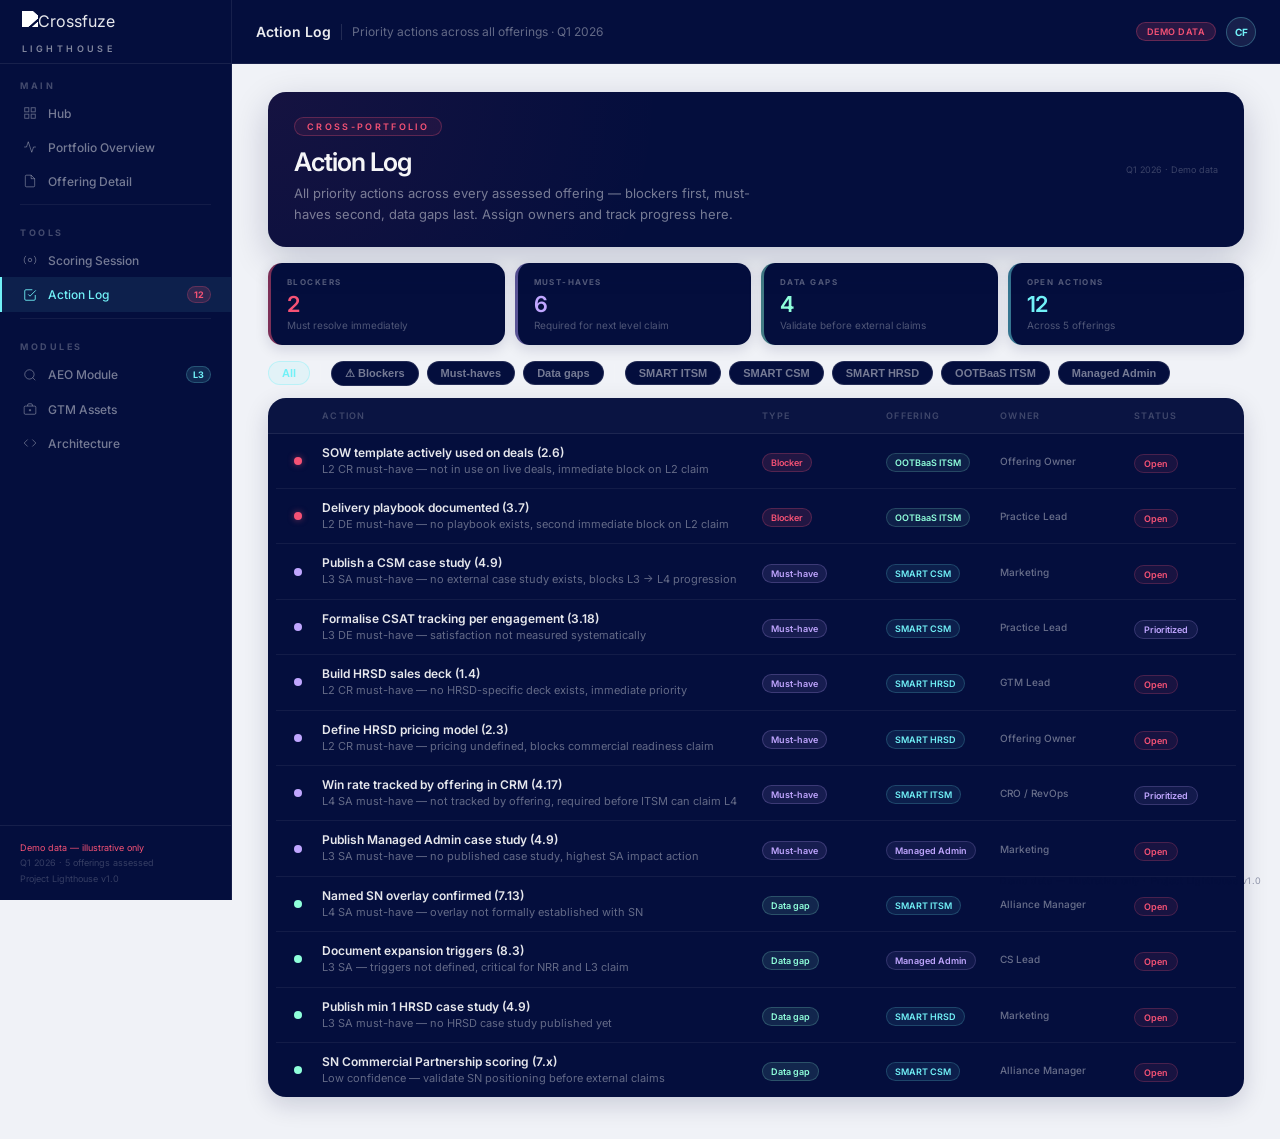
==== action.html @ 48d7b431 "Create action.html" ====
<!DOCTYPE html>
<html lang="en" style="background:#F0F2F7">
<head>
<meta charset="UTF-8"/>
<meta name="viewport" content="width=device-width, initial-scale=1.0"/>
<title>Action Log | Project Lighthouse | Crossfuze</title>
<link href="https://fonts.googleapis.com/css2?family=Inter:wght@400;500;600;700&display=swap" rel="stylesheet"/>
<style>
:root{--navy:#040E3D;--teal:#71F1F7;--green:#8FFFDB;--red:#F65275;--lav:#C0A6FF;--util:#2CB0CD;--main-bg:#F0F2F7;--sidebar-w:232px;--topbar-h:64px;}
*,*::before,*::after{box-sizing:border-box;margin:0;padding:0;}
html,body{background:var(--main-bg)!important;color:rgba(255,255,255,0.9);font-family:'Inter',ui-sans-serif,system-ui,sans-serif;min-height:100vh;}
@keyframes fadeIn{from{opacity:0;transform:translateY(8px)}to{opacity:1;transform:translateY(0)}}
.fade-in{animation:fadeIn 0.3s ease forwards;}

/* TOPBAR */
#topbar{position:fixed;top:0;left:0;right:0;height:var(--topbar-h);background:var(--navy);border-bottom:1px solid rgba(255,255,255,0.08);display:flex;align-items:center;z-index:200;padding-right:24px;}
#topbar-brand{width:var(--sidebar-w);flex-shrink:0;display:flex;flex-direction:column;align-items:flex-start;justify-content:center;gap:3px;padding:0 22px;border-right:1px solid rgba(255,255,255,0.08);height:100%;}
#topbar-brand img{height:30px;filter:brightness(0) invert(1);display:block;}
#topbar-brand .lh-label{font-size:9px;font-weight:600;letter-spacing:0.38em;text-transform:uppercase;color:rgba(255,255,255,0.50);line-height:1;}
#topbar-center{flex:1;display:flex;align-items:center;gap:10px;padding:0 24px;}
#topbar-page-title{font-size:14px;font-weight:600;color:rgba(255,255,255,0.92);}
.tb-sep{width:1px;height:16px;background:rgba(255,255,255,0.12);}
#topbar-page-sub{font-size:12px;color:rgba(255,255,255,0.38);}
#topbar-right{display:flex;align-items:center;gap:10px;}
.demo-badge{font-size:9px;font-weight:600;padding:3px 10px;border-radius:999px;background:rgba(246,82,117,0.15);color:var(--red);border:1px solid rgba(246,82,117,0.30);letter-spacing:0.05em;text-transform:uppercase;}
.topbar-avatar{width:30px;height:30px;border-radius:50%;background:rgba(255,255,255,0.08);border:1px solid rgba(113,241,247,0.28);display:flex;align-items:center;justify-content:center;font-size:10px;font-weight:700;color:var(--teal);cursor:pointer;}

/* SIDEBAR */
#sidebar{position:fixed;top:var(--topbar-h);left:0;bottom:0;width:var(--sidebar-w);background:var(--navy);border-right:1px solid rgba(255,255,255,0.07);display:flex;flex-direction:column;z-index:100;overflow-y:auto;}
#sidebar::-webkit-scrollbar{width:3px;}
#sidebar::-webkit-scrollbar-thumb{background:rgba(113,241,247,0.15);border-radius:2px;}
.nav-section{font-size:9px;font-weight:700;letter-spacing:0.28em;text-transform:uppercase;color:rgba(255,255,255,0.25);padding:16px 20px 5px;}
.nav-item{display:flex;align-items:center;gap:10px;padding:9px 20px;cursor:pointer;border-left:2px solid transparent;color:rgba(255,255,255,0.45);transition:all 0.15s;text-decoration:none;font-size:12px;font-weight:500;}
.nav-item:hover{background:rgba(255,255,255,0.04);color:rgba(255,255,255,0.80);border-left-color:rgba(113,241,247,0.25);}
.nav-item.active{background:rgba(113,241,247,0.08);color:var(--teal);border-left-color:var(--teal);}
.nav-item.active .nav-icon svg{stroke:var(--teal);}
.nav-item:hover .nav-icon svg{stroke:rgba(255,255,255,0.75);}
.nav-icon{width:16px;height:16px;display:flex;align-items:center;justify-content:center;flex-shrink:0;}
.nav-icon svg{width:14px;height:14px;stroke:rgba(255,255,255,0.38);stroke-width:1.5;fill:none;transition:stroke 0.15s;}
.nav-label{white-space:nowrap;}
.nav-badge{margin-left:auto;font-size:9px;font-weight:700;padding:2px 6px;border-radius:999px;}
.nav-badge.warn{background:rgba(246,82,117,0.15);color:var(--red);border:1px solid rgba(246,82,117,0.25);}
.nav-badge.ok{background:rgba(113,241,247,0.12);color:var(--teal);border:1px solid rgba(113,241,247,0.22);}
.nav-divider{height:1px;background:rgba(255,255,255,0.06);margin:6px 20px;}
.nav-footer{margin-top:auto;padding:14px 20px;border-top:1px solid rgba(255,255,255,0.07);font-size:9px;color:rgba(255,255,255,0.20);line-height:1.7;}
.nav-footer span{color:var(--red);}

/* MAIN */
#main{margin-top:var(--topbar-h);margin-left:var(--sidebar-w);min-height:calc(100vh - var(--topbar-h));padding:28px 36px;background:var(--main-bg);display:flex;flex-direction:column;align-items:center;}

/* SHARED */
.card{border-radius:18px;background:var(--navy);box-shadow:0 8px 24px rgba(4,14,61,0.16);padding:20px 24px;margin-bottom:14px;}
.card-title{font-size:9px;font-weight:700;letter-spacing:0.22em;text-transform:uppercase;color:rgba(255,255,255,0.26);margin-bottom:14px;}
.section-label{font-size:9px;font-weight:700;letter-spacing:0.24em;text-transform:uppercase;color:rgba(4,14,61,0.65);margin-bottom:8px;margin-top:6px;}

/* HERO */
.hero-card{border-radius:18px;background:var(--navy);box-shadow:0 12px 36px rgba(4,14,61,0.20);padding:22px 26px;margin-bottom:16px;position:relative;overflow:hidden;}
.hero-card::before{content:'';position:absolute;top:0;left:0;right:0;bottom:0;background:radial-gradient(circle at top left,rgba(246,82,117,0.07),transparent 40%);pointer-events:none;}
.hero-badge{display:inline-flex;border-radius:999px;border:1px solid rgba(246,82,117,0.28);background:rgba(246,82,117,0.08);padding:3px 12px;font-size:9px;font-weight:600;letter-spacing:0.26em;text-transform:uppercase;color:var(--red);margin-bottom:10px;}

/* KPI STRIP */
.kpi-grid{display:grid;grid-template-columns:repeat(4,1fr);gap:10px;margin-bottom:16px;}
.kpi-box{border-radius:14px;background:var(--navy);box-shadow:0 4px 14px rgba(4,14,61,0.14);padding:14px 16px;min-height:80px;display:flex;flex-direction:column;border-left:3px solid transparent;}
.kpi-label{font-size:8px;font-weight:700;letter-spacing:0.18em;text-transform:uppercase;color:rgba(255,255,255,0.32);margin-bottom:6px;}
.kpi-value{font-size:22px;font-weight:600;letter-spacing:-0.04em;line-height:1;}
.kpi-sub{margin-top:auto;padding-top:4px;font-size:10px;color:rgba(255,255,255,0.30);}

/* FILTER BAR */
.filter-row{display:flex;align-items:center;gap:8px;margin-bottom:12px;flex-wrap:wrap;}
.filter-btn{font-size:11px;font-weight:600;padding:5px 13px;border-radius:999px;border:1px solid rgba(255,255,255,0.12);background:var(--navy);color:rgba(255,255,255,0.45);cursor:pointer;transition:all 0.15s;}
.filter-btn:hover{border-color:rgba(113,241,247,0.28);color:rgba(255,255,255,0.80);}
.filter-btn.active{background:rgba(113,241,247,0.10);border-color:rgba(113,241,247,0.35);color:var(--teal);}
.filter-btn.f-red.active{background:rgba(246,82,117,0.10);border-color:rgba(246,82,117,0.35);color:var(--red);}
.filter-btn.f-lav.active{background:rgba(192,166,255,0.10);border-color:rgba(192,166,255,0.30);color:var(--lav);}
.filter-btn.f-green.active{background:rgba(143,255,219,0.10);border-color:rgba(143,255,219,0.28);color:var(--green);}
.filter-sep{width:1px;height:18px;background:rgba(255,255,255,0.08);margin:0 2px;}

/* ACTION ROWS */
.action-table{width:100%;}
.action-thead{display:grid;grid-template-columns:20px 1fr 110px 100px 120px 90px;align-items:center;gap:14px;padding:0 0 8px;border-bottom:1px solid rgba(255,255,255,0.08);margin-bottom:2px;}
.ath{font-size:9px;font-weight:600;letter-spacing:0.14em;text-transform:uppercase;color:rgba(255,255,255,0.22);}
.action-row{display:grid;grid-template-columns:20px 1fr 110px 100px 120px 90px;align-items:center;gap:14px;padding:11px 0;border-bottom:1px solid rgba(255,255,255,0.06);transition:background 0.12s;}
.action-row:last-child{border-bottom:none;}
.action-row:hover{background:rgba(255,255,255,0.025);border-radius:8px;padding-left:6px;padding-right:6px;margin:0 -6px;}

/* Priority dot */
.p-dot{width:8px;height:8px;border-radius:50%;flex-shrink:0;margin:0 auto;}
.p-blocked{background:var(--red);box-shadow:0 0 6px rgba(246,82,117,0.50);}
.p-must{background:var(--lav);}
.p-gap{background:var(--green);}

/* Action content */
.a-title{font-size:12px;font-weight:600;color:rgba(255,255,255,0.90);margin-bottom:2px;}
.a-desc{font-size:11px;color:rgba(255,255,255,0.38);line-height:1.4;}

/* Tags */
.a-tag{font-size:9px;font-weight:600;padding:3px 8px;border-radius:999px;white-space:nowrap;display:inline-block;}
.tag-blocked{background:rgba(246,82,117,0.12);color:var(--red);border:1px solid rgba(246,82,117,0.24);}
.tag-must{background:rgba(192,166,255,0.10);color:var(--lav);border:1px solid rgba(192,166,255,0.22);}
.tag-gap{background:rgba(143,255,219,0.10);color:var(--green);border:1px solid rgba(143,255,219,0.20);}

/* Offering badge */
.o-badge{font-size:9px;font-weight:600;padding:3px 8px;border-radius:999px;white-space:nowrap;display:inline-block;}
.ob-smart{background:rgba(113,241,247,0.08);color:var(--teal);border:1px solid rgba(113,241,247,0.18);}
.ob-ootb{background:rgba(143,255,219,0.08);color:var(--green);border:1px solid rgba(143,255,219,0.18);}
.ob-managed{background:rgba(192,166,255,0.08);color:var(--lav);border:1px solid rgba(192,166,255,0.18);}

/* Owner pill */
.a-owner{font-size:10px;color:rgba(255,255,255,0.40);font-weight:500;}

/* Status toggle */
.a-status{font-size:9px;font-weight:600;padding:3px 9px;border-radius:999px;cursor:pointer;transition:all 0.15s;border:1px solid rgba(255,255,255,0.12);color:rgba(255,255,255,0.40);background:rgba(255,255,255,0.04);white-space:nowrap;}
.a-status:hover{border-color:rgba(113,241,247,0.28);color:rgba(255,255,255,0.75);}
.a-status.open{color:var(--red);background:rgba(246,82,117,0.08);border-color:rgba(246,82,117,0.22);}
.a-status.in-progress{color:var(--lav);background:rgba(192,166,255,0.08);border-color:rgba(192,166,255,0.20);}
.a-status.done{color:var(--green);background:rgba(143,255,219,0.08);border-color:rgba(143,255,219,0.18);}

/* Empty state */
.empty-state{padding:48px 24px;text-align:center;}
.empty-state h3{font-size:15px;font-weight:600;color:rgba(255,255,255,0.50);margin-bottom:6px;}
.empty-state p{font-size:12px;color:rgba(255,255,255,0.28);}

.demo-watermark{position:fixed;bottom:14px;right:18px;font-size:9px;color:rgba(4,14,61,0.40);letter-spacing:0.06em;pointer-events:none;z-index:999;}
</style>
</head>
<body>

<header id="topbar">
  <div id="topbar-brand">
    <img src="https://cdn.prod.website-files.com/66f7a9d0051c2479948b2667/6930bea01a665531afb73e42_Crossfuze%20Logo_Cool%20Navy%20Gradient-p-500.png" alt="Crossfuze"/>
    <span class="lh-label">Lighthouse</span>
  </div>
  <div id="topbar-center">
    <span id="topbar-page-title">Action Log</span>
    <div class="tb-sep"></div>
    <span id="topbar-page-sub">Priority actions across all offerings · Q1 2026</span>
  </div>
  <div id="topbar-right">
    <span class="demo-badge">Demo data</span>
    <div class="topbar-avatar">CF</div>
  </div>
</header>

<nav id="sidebar">
  <div class="nav-section">Main</div>
  <a href="index.html" class="nav-item">
    <span class="nav-icon"><svg viewBox="0 0 24 24"><rect x="3" y="3" width="7" height="7"/><rect x="14" y="3" width="7" height="7"/><rect x="3" y="14" width="7" height="7"/><rect x="14" y="14" width="7" height="7"/></svg></span>
    <span class="nav-label">Hub</span>
  </a>
  <a href="portfolio.html" class="nav-item">
    <span class="nav-icon"><svg viewBox="0 0 24 24"><polyline points="22 12 18 12 15 21 9 3 6 12 2 12"/></svg></span>
    <span class="nav-label">Portfolio Overview</span>
  </a>
  <a href="offering.html" class="nav-item">
    <span class="nav-icon"><svg viewBox="0 0 24 24"><path d="M14 2H6a2 2 0 0 0-2 2v16a2 2 0 0 0 2 2h12a2 2 0 0 0 2-2V8z"/><polyline points="14 2 14 8 20 8"/></svg></span>
    <span class="nav-label">Offering Detail</span>
  </a>
  <div class="nav-divider"></div>
  <div class="nav-section">Tools</div>
  <a href="scoring.html" class="nav-item">
    <span class="nav-icon"><svg viewBox="0 0 24 24"><circle cx="12" cy="12" r="3"/><path d="M19.07 4.93a10 10 0 0 1 0 14.14M4.93 4.93a10 10 0 0 0 0 14.14"/></svg></span>
    <span class="nav-label">Scoring Session</span>
  </a>
  <a href="actions.html" class="nav-item active">
    <span class="nav-icon"><svg viewBox="0 0 24 24"><polyline points="9 11 12 14 22 4"/><path d="M21 12v7a2 2 0 0 1-2 2H5a2 2 0 0 1-2-2V5a2 2 0 0 1 2-2h11"/></svg></span>
    <span class="nav-label">Action Log</span>
    <span class="nav-badge warn" id="open-count-badge">8</span>
  </a>
  <div class="nav-divider"></div>
  <div class="nav-section">Modules</div>
  <a href="https://crossfuze-lighthouse.github.io/ZOOM/aeo.html" target="_blank" class="nav-item">
    <span class="nav-icon"><svg viewBox="0 0 24 24"><circle cx="11" cy="11" r="8"/><line x1="21" y1="21" x2="16.65" y2="16.65"/></svg></span>
    <span class="nav-label">AEO Module</span>
    <span class="nav-badge ok">L3</span>
  </a>
  <a href="gtm-assets.html" class="nav-item">
    <span class="nav-icon"><svg viewBox="0 0 24 24"><rect x="2" y="7" width="20" height="14" rx="2"/><path d="M16 7V5a2 2 0 0 0-2-2h-4a2 2 0 0 0-2 2v2"/><line x1="12" y1="12" x2="12" y2="16"/><line x1="10" y1="14" x2="14" y2="14"/></svg></span>
    <span class="nav-label">GTM Assets</span>
  </a>
  <a href="architecture.html" class="nav-item">
    <span class="nav-icon"><svg viewBox="0 0 24 24"><polyline points="16 18 22 12 16 6"/><polyline points="8 6 2 12 8 18"/></svg></span>
    <span class="nav-label">Architecture</span>
  </a>
  <div class="nav-footer">
    <span>Demo data — illustrative only</span><br>
    Q1 2026 · 5 offerings assessed<br>
    Project Lighthouse v1.0
  </div>
</nav>

<main id="main" class="fade-in">
<div style="width:100%;max-width:1200px;">

  <!-- HERO -->
  <div class="hero-card" style="margin-bottom:16px;">
    <div style="position:relative;z-index:1;display:flex;align-items:center;justify-content:space-between;gap:24px;">
      <div>
        <div class="hero-badge">Cross-portfolio</div>
        <h1 style="font-size:1.6rem;font-weight:600;letter-spacing:-0.04em;color:rgba(255,255,255,0.96);margin-bottom:6px;">Action Log</h1>
        <p style="font-size:13px;color:rgba(255,255,255,0.45);max-width:480px;line-height:1.6;">All priority actions across every assessed offering — blockers first, must-haves second, data gaps last. Assign owners and track progress here.</p>
      </div>
      <div style="font-size:9px;color:rgba(255,255,255,0.22);text-align:right;flex-shrink:0;">Q1 2026 · Demo data</div>
    </div>
  </div>

  <!-- KPI STRIP -->
  <div class="kpi-grid">
    <div class="kpi-box" style="border-left-color:rgba(246,82,117,0.50);">
      <div class="kpi-label">Blockers</div>
      <div class="kpi-value" style="color:#F65275" id="kpi-blocked">2</div>
      <div class="kpi-sub">Must resolve immediately</div>
    </div>
    <div class="kpi-box" style="border-left-color:rgba(192,166,255,0.45);">
      <div class="kpi-label">Must-haves</div>
      <div class="kpi-value" style="color:#C0A6FF" id="kpi-must">5</div>
      <div class="kpi-sub">Required for next level claim</div>
    </div>
    <div class="kpi-box" style="border-left-color:rgba(143,255,219,0.45);">
      <div class="kpi-label">Data gaps</div>
      <div class="kpi-value" style="color:#8FFFDB" id="kpi-gap">4</div>
      <div class="kpi-sub">Validate before external claims</div>
    </div>
    <div class="kpi-box" style="border-left-color:rgba(113,241,247,0.45);">
      <div class="kpi-label">Open actions</div>
      <div class="kpi-value" style="color:#71F1F7" id="kpi-open">8</div>
      <div class="kpi-sub">Across 5 offerings</div>
    </div>
  </div>

  <!-- FILTERS -->
  <div class="filter-row">
    <button class="filter-btn active" onclick="applyFilter('all',this)">All</button>
    <div class="filter-sep"></div>
    <button class="filter-btn f-red" onclick="applyFilter('blocked',this)">⚠ Blockers</button>
    <button class="filter-btn f-lav" onclick="applyFilter('must',this)">Must-haves</button>
    <button class="filter-btn f-green" onclick="applyFilter('gap',this)">Data gaps</button>
    <div class="filter-sep"></div>
    <button class="filter-btn" onclick="applyFilter('smart-itsm',this)">SMART ITSM</button>
    <button class="filter-btn" onclick="applyFilter('smart-csm',this)">SMART CSM</button>
    <button class="filter-btn" onclick="applyFilter('smart-hrsd',this)">SMART HRSD</button>
    <button class="filter-btn" onclick="applyFilter('ootbaas-itsm',this)">OOTBaaS ITSM</button>
    <button class="filter-btn" onclick="applyFilter('managed-admin',this)">Managed Admin</button>
  </div>

  <!-- ACTION TABLE -->
  <div class="card" style="padding:0;overflow:hidden;">
    <div style="display:grid;grid-template-columns:20px 1fr 110px 100px 120px 90px;gap:14px;padding:12px 20px;border-bottom:1px solid rgba(255,255,255,0.08);background:rgba(255,255,255,0.025);">
      <div></div>
      <div style="font-size:9px;font-weight:600;letter-spacing:0.14em;text-transform:uppercase;color:rgba(255,255,255,0.22);">Action</div>
      <div style="font-size:9px;font-weight:600;letter-spacing:0.14em;text-transform:uppercase;color:rgba(255,255,255,0.22);">Type</div>
      <div style="font-size:9px;font-weight:600;letter-spacing:0.14em;text-transform:uppercase;color:rgba(255,255,255,0.22);">Offering</div>
      <div style="font-size:9px;font-weight:600;letter-spacing:0.14em;text-transform:uppercase;color:rgba(255,255,255,0.22);">Owner</div>
      <div style="font-size:9px;font-weight:600;letter-spacing:0.14em;text-transform:uppercase;color:rgba(255,255,255,0.22);">Status</div>
    </div>
    <div id="action-list" style="padding:0 8px;"></div>
  </div>

</div>
</main>

<div class="demo-watermark">Demo data — illustrative only · Project Lighthouse v1.0</div>

<script>
// Priority: blocked > must > gap
// Status: open | in-progress | done
const ACTIONS = [
  {id:1, priority:'blocked', title:'SOW template actively used on deals (2.6)', desc:'L2 CR must-have — not in use on live deals, immediate block on L2 claim', offering:'OOTBaaS ITSM', offeringKey:'ootbaas-itsm', offeringClass:'ob-ootb', owner:'Offering Owner', status:'open'},
  {id:2, priority:'blocked', title:'Delivery playbook documented (3.7)',       desc:'L2 DE must-have — no playbook exists, second immediate block on L2 claim', offering:'OOTBaaS ITSM', offeringKey:'ootbaas-itsm', offeringClass:'ob-ootb', owner:'Practice Lead',  status:'open'},
  {id:3, priority:'must',    title:'Publish a CSM case study (4.9)',            desc:'L3 SA must-have — no external case study exists, blocks L3 → L4 progression', offering:'SMART CSM',    offeringKey:'smart-csm',    offeringClass:'ob-smart', owner:'Marketing',      status:'open'},
  {id:4, priority:'must',    title:'Formalise CSAT tracking per engagement (3.18)', desc:'L3 DE must-have — satisfaction not measured systematically', offering:'SMART CSM', offeringKey:'smart-csm', offeringClass:'ob-smart', owner:'Practice Lead', status:'in-progress'},
  {id:5, priority:'must',    title:'Build HRSD sales deck (1.4)',               desc:'L2 CR must-have — no HRSD-specific deck exists, immediate priority', offering:'SMART HRSD',   offeringKey:'smart-hrsd',   offeringClass:'ob-smart', owner:'GTM Lead',       status:'open'},
  {id:6, priority:'must',    title:'Define HRSD pricing model (2.3)',           desc:'L2 CR must-have — pricing undefined, blocks commercial readiness claim', offering:'SMART HRSD', offeringKey:'smart-hrsd', offeringClass:'ob-smart', owner:'Offering Owner', status:'open'},
  {id:7, priority:'must',    title:'Win rate tracked by offering in CRM (4.17)', desc:'L4 SA must-have — not tracked by offering, required before ITSM can claim L4', offering:'SMART ITSM', offeringKey:'smart-itsm', offeringClass:'ob-smart', owner:'CRO / RevOps', status:'in-progress'},
  {id:8, priority:'must',    title:'Publish Managed Admin case study (4.9)',    desc:'L3 SA must-have — no published case study, highest SA impact action', offering:'Managed Admin', offeringKey:'managed-admin', offeringClass:'ob-managed', owner:'Marketing', status:'open'},
  {id:9, priority:'gap',     title:'Named SN overlay confirmed (7.13)',         desc:'L4 SA must-have — overlay not formally established with SN', offering:'SMART ITSM',  offeringKey:'smart-itsm',  offeringClass:'ob-smart',   owner:'Alliance Manager', status:'open'},
  {id:10,priority:'gap',     title:'Document expansion triggers (8.3)',         desc:'L3 SA — triggers not defined, critical for NRR and L3 claim', offering:'Managed Admin', offeringKey:'managed-admin', offeringClass:'ob-managed', owner:'CS Lead', status:'open'},
  {id:11,priority:'gap',     title:'Publish min 1 HRSD case study (4.9)',       desc:'L3 SA must-have — no HRSD case study published yet', offering:'SMART HRSD',  offeringKey:'smart-hrsd',  offeringClass:'ob-smart',   owner:'Marketing',        status:'open'},
  {id:12,priority:'gap',     title:'SN Commercial Partnership scoring (7.x)',   desc:'Low confidence — validate SN positioning before external claims', offering:'SMART CSM', offeringKey:'smart-csm', offeringClass:'ob-smart', owner:'Alliance Manager', status:'open'},
];

const PRIORITY_CONF = {
  blocked: {dotClass:'p-blocked', tagClass:'tag-blocked', label:'Blocker'},
  must:    {dotClass:'p-must',    tagClass:'tag-must',    label:'Must-have'},
  gap:     {dotClass:'p-gap',     tagClass:'tag-gap',     label:'Data gap'},
};

const STATUS_CYCLES = {open:'in-progress', 'in-progress':'done', done:'open'};
const STATUS_LABELS = {open:'Open', 'in-progress':'Prioritized', done:'Done'};

let currentFilter = 'all';
let actionData = ACTIONS.map(a => ({...a}));

function statusClass(s){ return s === 'open' ? 'open' : s === 'in-progress' ? 'in-progress' : 'done'; }

function renderActions() {
  const filtered = actionData.filter(a => {
    if(currentFilter === 'all') return true;
    if(currentFilter === 'blocked') return a.priority === 'blocked';
    if(currentFilter === 'must')    return a.priority === 'must';
    if(currentFilter === 'gap')     return a.priority === 'gap';
    return a.offeringKey === currentFilter;
  });

  if(filtered.length === 0){
    document.getElementById('action-list').innerHTML = `
      <div class="empty-state">
        <h3>No actions match this filter</h3>
        <p>Try a different offering or priority filter</p>
      </div>`;
    return;
  }

  const html = filtered.map(a => {
    const pc = PRIORITY_CONF[a.priority];
    const sc = statusClass(a.status);
    return `<div class="action-row" style="padding:11px 12px;" id="arow-${a.id}">
      <div style="display:flex;justify-content:center;"><div class="p-dot ${pc.dotClass}"></div></div>
      <div>
        <div class="a-title">${a.title}</div>
        <div class="a-desc">${a.desc}</div>
      </div>
      <div><span class="a-tag ${pc.tagClass}">${pc.label}</span></div>
      <div><span class="o-badge ${a.offeringClass}">${a.offering}</span></div>
      <div class="a-owner">${a.owner}</div>
      <div><span class="a-status ${sc}" onclick="cycleStatus(${a.id})">${STATUS_LABELS[a.status]}</span></div>
    </div>`;
  }).join('');

  document.getElementById('action-list').innerHTML = html;
  updateKPIs();
}

function cycleStatus(id) {
  const action = actionData.find(a => a.id === id);
  if(!action) return;
  action.status = STATUS_CYCLES[action.status];
  renderActions();
}

function applyFilter(filter, btn) {
  currentFilter = filter;
  document.querySelectorAll('.filter-btn').forEach(b => b.classList.remove('active'));
  btn.classList.add('active');
  renderActions();
}

function updateKPIs() {
  const open = actionData.filter(a => a.status !== 'done');
  document.getElementById('kpi-blocked').textContent = actionData.filter(a => a.priority === 'blocked' && a.status !== 'done').length;
  document.getElementById('kpi-must').textContent    = actionData.filter(a => a.priority === 'must'    && a.status !== 'done').length;
  document.getElementById('kpi-gap').textContent     = actionData.filter(a => a.priority === 'gap'     && a.status !== 'done').length;
  document.getElementById('kpi-open').textContent    = open.length;
  document.getElementById('open-count-badge').textContent = open.length;
}

renderActions();
</script>
</body>
</html>
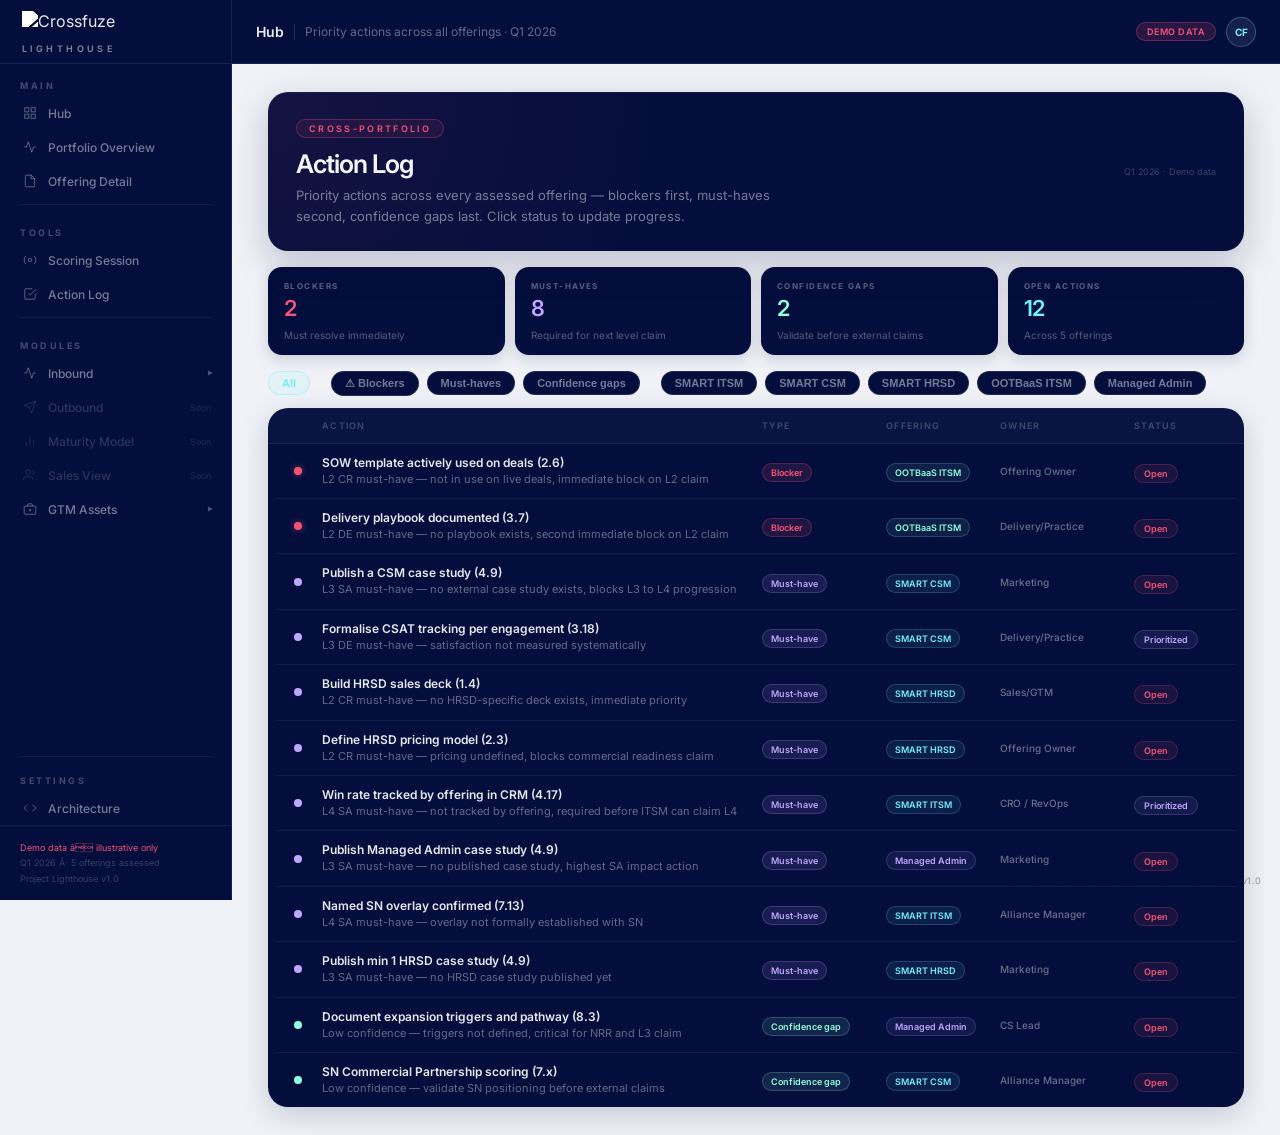
==== commit f224ae55: "Update action.html" ====
--- a/action.html
+++ b/action.html
@@ -7,66 +7,174 @@
 <title>Action Log | Project Lighthouse | Crossfuze</title>
 <link href="https://fonts.googleapis.com/css2?family=Inter:wght@400;500;600;700&display=swap" rel="stylesheet"/>
 <style>
-:root{--navy:#040E3D;--teal:#71F1F7;--green:#8FFFDB;--red:#F65275;--lav:#C0A6FF;--util:#2CB0CD;--main-bg:#F0F2F7;--sidebar-w:232px;--topbar-h:64px;}
-*,*::before,*::after{box-sizing:border-box;margin:0;padding:0;}
-html,body{background:var(--main-bg)!important;color:rgba(255,255,255,0.9);font-family:'Inter',ui-sans-serif,system-ui,sans-serif;min-height:100vh;}
-@keyframes fadeIn{from{opacity:0;transform:translateY(8px)}to{opacity:1;transform:translateY(0)}}
-.fade-in{animation:fadeIn 0.3s ease forwards;}
+:root {
+  --navy:    #040E3D;
+  --navy-2:  #071530;
+  --teal:    #71F1F7;
+  --green:   #8FFFDB;
+  --red:     #F65275;
+  --lav:     #C0A6FF;
+  --util:    #2CB0CD;
+  --main-bg: #F0F2F7;
+  --sidebar-w: 232px;
+  --topbar-h: 64px;
+}
+*, *::before, *::after { box-sizing: border-box; margin: 0; padding: 0; }
+html, body {
+  background: var(--main-bg) !important;
+  color: rgba(255,255,255,0.9);
+  font-family: 'Inter', ui-sans-serif, system-ui, sans-serif;
+  min-height: 100vh;
+}
+@keyframes fadeIn { from{opacity:0;transform:translateY(8px)} to{opacity:1;transform:translateY(0)} }
+.fade-in { animation: fadeIn 0.3s ease forwards; }
 
 /* TOPBAR */
-#topbar{position:fixed;top:0;left:0;right:0;height:var(--topbar-h);background:var(--navy);border-bottom:1px solid rgba(255,255,255,0.08);display:flex;align-items:center;z-index:200;padding-right:24px;}
-#topbar-brand{width:var(--sidebar-w);flex-shrink:0;display:flex;flex-direction:column;align-items:flex-start;justify-content:center;gap:3px;padding:0 22px;border-right:1px solid rgba(255,255,255,0.08);height:100%;}
-#topbar-brand img{height:30px;filter:brightness(0) invert(1);display:block;}
-#topbar-brand .lh-label{font-size:9px;font-weight:600;letter-spacing:0.38em;text-transform:uppercase;color:rgba(255,255,255,0.50);line-height:1;}
-#topbar-center{flex:1;display:flex;align-items:center;gap:10px;padding:0 24px;}
-#topbar-page-title{font-size:14px;font-weight:600;color:rgba(255,255,255,0.92);}
-.tb-sep{width:1px;height:16px;background:rgba(255,255,255,0.12);}
-#topbar-page-sub{font-size:12px;color:rgba(255,255,255,0.38);}
-#topbar-right{display:flex;align-items:center;gap:10px;}
-.demo-badge{font-size:9px;font-weight:600;padding:3px 10px;border-radius:999px;background:rgba(246,82,117,0.15);color:var(--red);border:1px solid rgba(246,82,117,0.30);letter-spacing:0.05em;text-transform:uppercase;}
-.topbar-avatar{width:30px;height:30px;border-radius:50%;background:rgba(255,255,255,0.08);border:1px solid rgba(113,241,247,0.28);display:flex;align-items:center;justify-content:center;font-size:10px;font-weight:700;color:var(--teal);cursor:pointer;}
+#topbar {
+  position:fixed; top:0; left:0; right:0;
+  height:var(--topbar-h);
+  background:var(--navy);
+  border-bottom:1px solid rgba(255,255,255,0.08);
+  display:flex; align-items:center;
+  z-index:200; padding-right:24px;
+}
+#topbar-brand {
+  width:var(--sidebar-w); flex-shrink:0;
+  display:flex; flex-direction:column;
+  align-items:flex-start; justify-content:center;
+  gap:3px; padding:0 22px;
+  border-right:1px solid rgba(255,255,255,0.08);
+  height:100%;
+}
+#topbar-brand img { height:30px; filter:brightness(0) invert(1); display:block; }
+#topbar-brand .lh-label { font-size:9px; font-weight:600; letter-spacing:0.38em; text-transform:uppercase; color:rgba(255,255,255,0.50); line-height:1; }
+#topbar-center { flex:1; display:flex; align-items:center; gap:10px; padding:0 24px; }
+#topbar-page-title { font-size:14px; font-weight:600; color:rgba(255,255,255,0.92); }
+.tb-sep { width:1px; height:16px; background:rgba(255,255,255,0.12); }
+#topbar-page-sub { font-size:12px; color:rgba(255,255,255,0.38); }
+#topbar-right { display:flex; align-items:center; gap:10px; }
+.demo-badge { font-size:9px; font-weight:600; padding:3px 10px; border-radius:999px; background:rgba(246,82,117,0.15); color:var(--red); border:1px solid rgba(246,82,117,0.30); letter-spacing:0.05em; text-transform:uppercase; }
+.topbar-avatar { width:30px; height:30px; border-radius:50%; background:rgba(255,255,255,0.08); border:1px solid rgba(113,241,247,0.28); display:flex; align-items:center; justify-content:center; font-size:10px; font-weight:700; color:var(--teal); cursor:pointer; }
 
 /* SIDEBAR */
-#sidebar{position:fixed;top:var(--topbar-h);left:0;bottom:0;width:var(--sidebar-w);background:var(--navy);border-right:1px solid rgba(255,255,255,0.07);display:flex;flex-direction:column;z-index:100;overflow-y:auto;}
-#sidebar::-webkit-scrollbar{width:3px;}
-#sidebar::-webkit-scrollbar-thumb{background:rgba(113,241,247,0.15);border-radius:2px;}
-.nav-section{font-size:9px;font-weight:700;letter-spacing:0.28em;text-transform:uppercase;color:rgba(255,255,255,0.25);padding:16px 20px 5px;}
-.nav-item{display:flex;align-items:center;gap:10px;padding:9px 20px;cursor:pointer;border-left:2px solid transparent;color:rgba(255,255,255,0.45);transition:all 0.15s;text-decoration:none;font-size:12px;font-weight:500;}
-.nav-item:hover{background:rgba(255,255,255,0.04);color:rgba(255,255,255,0.80);border-left-color:rgba(113,241,247,0.25);}
-.nav-item.active{background:rgba(113,241,247,0.08);color:var(--teal);border-left-color:var(--teal);}
-.nav-item.active .nav-icon svg{stroke:var(--teal);}
-.nav-item:hover .nav-icon svg{stroke:rgba(255,255,255,0.75);}
-.nav-icon{width:16px;height:16px;display:flex;align-items:center;justify-content:center;flex-shrink:0;}
-.nav-icon svg{width:14px;height:14px;stroke:rgba(255,255,255,0.38);stroke-width:1.5;fill:none;transition:stroke 0.15s;}
-.nav-label{white-space:nowrap;}
-.nav-badge{margin-left:auto;font-size:9px;font-weight:700;padding:2px 6px;border-radius:999px;}
-.nav-badge.warn{background:rgba(246,82,117,0.15);color:var(--red);border:1px solid rgba(246,82,117,0.25);}
-.nav-badge.ok{background:rgba(113,241,247,0.12);color:var(--teal);border:1px solid rgba(113,241,247,0.22);}
-.nav-divider{height:1px;background:rgba(255,255,255,0.06);margin:6px 20px;}
-.nav-footer{margin-top:auto;padding:14px 20px;border-top:1px solid rgba(255,255,255,0.07);font-size:9px;color:rgba(255,255,255,0.20);line-height:1.7;}
-.nav-footer span{color:var(--red);}
+#sidebar {
+  position:fixed; top:var(--topbar-h); left:0; bottom:0;
+  width:var(--sidebar-w);
+  background:var(--navy);
+  border-right:1px solid rgba(255,255,255,0.07);
+  display:flex; flex-direction:column;
+  z-index:100; overflow-y:auto;
+}
+#sidebar::-webkit-scrollbar { width:3px; }
+#sidebar::-webkit-scrollbar-thumb { background:rgba(113,241,247,0.15); border-radius:2px; }
+.nav-section { font-size:9px; font-weight:700; letter-spacing:0.28em; text-transform:uppercase; color:rgba(255,255,255,0.25); padding:16px 20px 5px; }
+.nav-item { display:flex; align-items:center; gap:10px; padding:9px 20px; cursor:pointer; border-left:2px solid transparent; color:rgba(255,255,255,0.45); transition:all 0.15s; text-decoration:none; font-size:12px; font-weight:500; }
+.nav-item:hover { background:rgba(255,255,255,0.04); color:rgba(255,255,255,0.80); border-left-color:rgba(113,241,247,0.25); }
+.nav-item.active { background:rgba(113,241,247,0.08); color:var(--teal); border-left-color:var(--teal); }
+.nav-item.active .nav-icon svg { stroke:var(--teal); }
+.nav-item:hover .nav-icon svg  { stroke:rgba(255,255,255,0.75); }
+.nav-icon { width:16px; height:16px; display:flex; align-items:center; justify-content:center; flex-shrink:0; }
+.nav-icon svg { width:14px; height:14px; stroke:rgba(255,255,255,0.38); stroke-width:1.5; fill:none; transition:stroke 0.15s; }
+.nav-label { white-space:nowrap; }
+.nav-badge { margin-left:auto; font-size:9px; font-weight:700; padding:2px 6px; border-radius:999px; }
+.nav-badge.warn { background:rgba(246,82,117,0.15); color:var(--red);  border:1px solid rgba(246,82,117,0.25); }
+.nav-badge.ok   { background:rgba(113,241,247,0.12); color:var(--teal); border:1px solid rgba(113,241,247,0.22); }
+.nav-divider { height:1px; background:rgba(255,255,255,0.06); margin:6px 20px; }
+.nav-footer { margin-top:auto; padding:14px 20px; border-top:1px solid rgba(255,255,255,0.07); font-size:9px; color:rgba(255,255,255,0.20); line-height:1.7; }
+.nav-footer span { color:var(--red); }
 
 /* MAIN */
-#main{margin-top:var(--topbar-h);margin-left:var(--sidebar-w);min-height:calc(100vh - var(--topbar-h));padding:28px 36px;background:var(--main-bg);display:flex;flex-direction:column;align-items:center;}
-
-/* SHARED */
-.card{border-radius:18px;background:var(--navy);box-shadow:0 8px 24px rgba(4,14,61,0.16);padding:20px 24px;margin-bottom:14px;}
-.card-title{font-size:9px;font-weight:700;letter-spacing:0.22em;text-transform:uppercase;color:rgba(255,255,255,0.26);margin-bottom:14px;}
-.section-label{font-size:9px;font-weight:700;letter-spacing:0.24em;text-transform:uppercase;color:rgba(4,14,61,0.65);margin-bottom:8px;margin-top:6px;}
-
-/* HERO */
-.hero-card{border-radius:18px;background:var(--navy);box-shadow:0 12px 36px rgba(4,14,61,0.20);padding:22px 26px;margin-bottom:16px;position:relative;overflow:hidden;}
-.hero-card::before{content:'';position:absolute;top:0;left:0;right:0;bottom:0;background:radial-gradient(circle at top left,rgba(246,82,117,0.07),transparent 40%);pointer-events:none;}
-.hero-badge{display:inline-flex;border-radius:999px;border:1px solid rgba(246,82,117,0.28);background:rgba(246,82,117,0.08);padding:3px 12px;font-size:9px;font-weight:600;letter-spacing:0.26em;text-transform:uppercase;color:var(--red);margin-bottom:10px;}
-
-/* KPI STRIP */
-.kpi-grid{display:grid;grid-template-columns:repeat(4,1fr);gap:10px;margin-bottom:16px;}
-.kpi-box{border-radius:14px;background:var(--navy);box-shadow:0 4px 14px rgba(4,14,61,0.14);padding:14px 16px;min-height:80px;display:flex;flex-direction:column;border-left:3px solid transparent;}
-.kpi-label{font-size:8px;font-weight:700;letter-spacing:0.18em;text-transform:uppercase;color:rgba(255,255,255,0.32);margin-bottom:6px;}
-.kpi-value{font-size:22px;font-weight:600;letter-spacing:-0.04em;line-height:1;}
-.kpi-sub{margin-top:auto;padding-top:4px;font-size:10px;color:rgba(255,255,255,0.30);}
-
-/* FILTER BAR */
+#main { margin-top:var(--topbar-h); margin-left:var(--sidebar-w); min-height:calc(100vh - var(--topbar-h)); padding:28px 36px; background:var(--main-bg); display:flex; flex-direction:column; align-items:center; }
+
+/* CARDS — dark navy on light bg */
+.card { border-radius:20px; background:var(--navy); box-shadow:0 8px 28px rgba(4,14,61,0.18),0 1px 0 rgba(255,255,255,0.04) inset; padding:20px 24px; }
+.card-sm { border-radius:14px; background:var(--navy); box-shadow:0 4px 14px rgba(4,14,61,0.14); padding:14px 16px; }
+.card-title { font-size:9px; font-weight:700; letter-spacing:0.24em; text-transform:uppercase; color:rgba(255,255,255,0.28); margin-bottom:14px; }
+
+/* Hero card */
+.hero-card { border-radius:20px; background:var(--navy); box-shadow:0 12px 36px rgba(4,14,61,0.22),0 1px 0 rgba(255,255,255,0.05) inset; padding:24px 28px; margin-bottom:16px; position:relative; overflow:hidden; }
+.hero-card::before { content:''; position:absolute; top:0; left:0; right:0; bottom:0; background:radial-gradient(circle at top left,rgba(113,241,247,0.08),transparent 40%); pointer-events:none; }
+.hero-badge { display:inline-flex; border-radius:999px; border:1px solid rgba(44,176,205,0.34); background:linear-gradient(135deg,rgba(44,176,205,0.16),rgba(113,241,247,0.08)); padding:4px 14px; font-size:9px; font-weight:600; letter-spacing:0.28em; text-transform:uppercase; color:var(--green); margin-bottom:12px; }
+
+/* KPI */
+.kpi-grid { display:grid; grid-template-columns:repeat(4,1fr); gap:10px; margin-bottom:16px; }
+.kpi-box { border-radius:14px; background:var(--navy); box-shadow:0 4px 16px rgba(4,14,61,0.16); padding:14px 16px; min-height:88px; display:flex; flex-direction:column; }
+.kpi-label { font-size:8px; font-weight:700; letter-spacing:0.18em; text-transform:uppercase; color:rgba(255,255,255,0.35); margin-bottom:6px; }
+.kpi-value { font-size:22px; font-weight:600; letter-spacing:-0.04em; line-height:1; }
+.kpi-sub { margin-top:auto; padding-top:5px; font-size:10px; color:rgba(255,255,255,0.32); }
+
+/* Table */
+.offering-row { display:grid; grid-template-columns:1fr 108px 62px 62px 140px 80px; align-items:center; gap:12px; padding:9px 0; border-bottom:1px solid rgba(255,255,255,0.06); }
+.offering-row:last-child { border-bottom:none; }
+.offering-name  { font-size:13px; font-weight:600; color:rgba(255,255,255,0.92); }
+.offering-group { font-size:10px; color:rgba(255,255,255,0.30); margin-top:2px; }
+
+/* Badges */
+.level-badge { display:inline-flex; align-items:center; font-size:10px; font-weight:600; padding:3px 9px; border-radius:999px; white-space:nowrap; }
+.l1 { background:rgba(246,82,117,0.14); color:var(--red);   border:1px solid rgba(246,82,117,0.30); }
+.l2 { background:rgba(192,166,255,0.12); color:var(--lav); border:1px solid rgba(192,166,255,0.28); }
+.l3 { background:rgba(143,255,219,0.10); color:var(--green); border:1px solid rgba(143,255,219,0.24); }
+.l4 { background:rgba(113,241,247,0.10); color:var(--teal);  border:1px solid rgba(113,241,247,0.24); }
+.l5 { background:rgba(192,166,255,0.10); color:var(--lav);   border:1px solid rgba(192,166,255,0.24); }
+.score-val   { font-size:15px; font-weight:600; text-align:center; line-height:1; letter-spacing:-0.02em; }
+.score-label { font-size:8px; font-weight:600; text-transform:uppercase; letter-spacing:0.12em; color:rgba(255,255,255,0.25); text-align:center; margin-top:2px; }
+
+/* Bar + gap */
+.bar-track { height:5px; border-radius:999px; background:rgba(255,255,255,0.08); overflow:hidden; }
+.bar-fill  { height:100%; border-radius:999px; background:linear-gradient(to right,#F65275,#2CB0CD,#71F1F7,#8FFFDB); }
+.bar-label { font-size:9px; color:rgba(255,255,255,0.28); margin-top:3px; }
+.gap-pill  { display:inline-block; font-size:10px; font-weight:600; padding:3px 8px; border-radius:999px; text-align:center; }
+.gap-aligned    { background:rgba(143,255,219,0.12); color:var(--green); border:1px solid rgba(143,255,219,0.22); }
+.gap-moderate   { background:rgba(192,166,255,0.12);  color:var(--lav); border:1px solid rgba(192,166,255,0.26); }
+.gap-significant{ background:rgba(246,82,117,0.12);  color:var(--red);   border:1px solid rgba(246,82,117,0.22); }
+
+/* Dim tags */
+.dim-tag { font-size:10px; font-weight:600; padding:2px 7px; border-radius:999px; }
+.tag-sa { background:rgba(113,241,247,0.10); color:var(--teal);  border:1px solid rgba(113,241,247,0.20); }
+.tag-cr { background:rgba(143,255,219,0.10); color:var(--green); border:1px solid rgba(143,255,219,0.20); }
+.tag-de { background:rgba(192,166,255,0.10); color:var(--lav);   border:1px solid rgba(192,166,255,0.20); }
+
+/* Section label */
+.section-label { font-size:9px; font-weight:700; letter-spacing:0.24em; text-transform:uppercase; color:rgba(4,14,61,0.65); margin-bottom:8px; }
+
+/* Action rows */
+.action-row { display:flex; align-items:flex-start; gap:10px; padding:8px 0; border-bottom:1px solid rgba(255,255,255,0.06); }
+.action-row:last-child { border-bottom:none; }
+.action-dot  { width:6px; height:6px; border-radius:50%; flex-shrink:0; margin-top:4px; }
+.action-high { background:var(--red); }
+.action-mid  { background:var(--lav); }
+.action-gap  { background:var(--green); }
+.action-title { font-size:12px; font-weight:600; color:rgba(255,255,255,0.90); }
+.action-desc  { font-size:11px; color:rgba(255,255,255,0.45); margin-top:2px; }
+.action-id    { font-size:10px; color:rgba(255,255,255,0.22); font-family:monospace; min-width:32px; text-align:right; flex-shrink:0; }
+
+/* Grids */
+.grid-2 { display:grid; grid-template-columns:1fr 1fr; gap:14px; }
+.grid-3 { display:grid; grid-template-columns:1fr 1fr 1fr; gap:14px; }
+.grid-4 { display:grid; grid-template-columns:1fr 1fr 1fr 1fr; gap:14px; }
+
+/* Placeholder */
+.placeholder { border-radius:20px; padding:40px; border:2px dashed rgba(4,14,61,0.14); background:rgba(4,14,61,0.03); text-align:center; }
+.placeholder h2 { font-size:16px; font-weight:600; color:rgba(4,14,61,0.45); margin-bottom:6px; }
+.placeholder p  { font-size:13px; color:rgba(4,14,61,0.32); }
+
+/* Watermark */
+.demo-watermark { position:fixed; bottom:14px; right:18px; font-size:9px; color:rgba(4,14,61,0.40); letter-spacing:0.06em; pointer-events:none; z-index:999; }
+
+/* NAV GROUP DROPDOWN */
+.nav-group-toggle{display:flex;align-items:center;gap:10px;padding:9px 20px;cursor:pointer;border-left:2px solid transparent;color:rgba(255,255,255,0.45);font-size:12px;font-weight:500;user-select:none;transition:all 0.15s;}.nav-group-toggle:hover{background:rgba(255,255,255,0.04);color:rgba(255,255,255,0.80);border-left-color:rgba(113,241,247,0.25);}
+.nav-group-toggle.active{background:rgba(113,241,247,0.08);color:var(--teal);border-left-color:var(--teal);}.nav-group-toggle.active .nav-icon svg{stroke:var(--teal);}
+.nav-chevron{margin-left:auto;font-size:10px;transition:transform 0.2s;}
+.nav-chevron.closed{transform:rotate(-90deg);}
+.nav-sub{padding:4px 0 6px 0;}
+.nav-sub-item{display:flex;align-items:center;gap:7px;padding:6px 20px 6px 42px;cursor:pointer;color:rgba(255,255,255,0.38);font-size:11px;font-weight:500;transition:color 0.15s;border-left:2px solid transparent;}
+.nav-sub-item:hover{color:rgba(255,255,255,0.72);}
+.nav-sub-item.active{color:var(--teal);border-left-color:rgba(113,241,247,0.35);}
+.nav-sub-dot{width:4px;height:4px;border-radius:50%;background:currentColor;flex-shrink:0;}
+/* HERO variants */
+.hero-red::before{content:'';position:absolute;top:0;left:0;right:0;bottom:0;background:radial-gradient(circle at top left,rgba(246,82,117,0.07),transparent 40%);pointer-events:none;}
+.hero-teal::before{content:'';position:absolute;top:0;left:0;right:0;bottom:0;background:radial-gradient(circle at top left,rgba(113,241,247,0.07),transparent 40%);pointer-events:none;}
+/* FILTER */
 .filter-row{display:flex;align-items:center;gap:8px;margin-bottom:12px;flex-wrap:wrap;}
 .filter-btn{font-size:11px;font-weight:600;padding:5px 13px;border-radius:999px;border:1px solid rgba(255,255,255,0.12);background:var(--navy);color:rgba(255,255,255,0.45);cursor:pointer;transition:all 0.15s;}
 .filter-btn:hover{border-color:rgba(113,241,247,0.28);color:rgba(255,255,255,0.80);}
@@ -75,53 +183,125 @@
 .filter-btn.f-lav.active{background:rgba(192,166,255,0.10);border-color:rgba(192,166,255,0.30);color:var(--lav);}
 .filter-btn.f-green.active{background:rgba(143,255,219,0.10);border-color:rgba(143,255,219,0.28);color:var(--green);}
 .filter-sep{width:1px;height:18px;background:rgba(255,255,255,0.08);margin:0 2px;}
-
 /* ACTION ROWS */
-.action-table{width:100%;}
-.action-thead{display:grid;grid-template-columns:20px 1fr 110px 100px 120px 90px;align-items:center;gap:14px;padding:0 0 8px;border-bottom:1px solid rgba(255,255,255,0.08);margin-bottom:2px;}
-.ath{font-size:9px;font-weight:600;letter-spacing:0.14em;text-transform:uppercase;color:rgba(255,255,255,0.22);}
-.action-row{display:grid;grid-template-columns:20px 1fr 110px 100px 120px 90px;align-items:center;gap:14px;padding:11px 0;border-bottom:1px solid rgba(255,255,255,0.06);transition:background 0.12s;}
+.action-row{display:grid;grid-template-columns:20px 1fr 110px 100px 120px 90px;align-items:center;gap:14px;padding:11px 12px;border-bottom:1px solid rgba(255,255,255,0.06);}
 .action-row:last-child{border-bottom:none;}
-.action-row:hover{background:rgba(255,255,255,0.025);border-radius:8px;padding-left:6px;padding-right:6px;margin:0 -6px;}
-
-/* Priority dot */
-.p-dot{width:8px;height:8px;border-radius:50%;flex-shrink:0;margin:0 auto;}
+.p-dot{width:8px;height:8px;border-radius:50%;margin:0 auto;}
 .p-blocked{background:var(--red);box-shadow:0 0 6px rgba(246,82,117,0.50);}
 .p-must{background:var(--lav);}
 .p-gap{background:var(--green);}
-
-/* Action content */
 .a-title{font-size:12px;font-weight:600;color:rgba(255,255,255,0.90);margin-bottom:2px;}
 .a-desc{font-size:11px;color:rgba(255,255,255,0.38);line-height:1.4;}
-
-/* Tags */
 .a-tag{font-size:9px;font-weight:600;padding:3px 8px;border-radius:999px;white-space:nowrap;display:inline-block;}
 .tag-blocked{background:rgba(246,82,117,0.12);color:var(--red);border:1px solid rgba(246,82,117,0.24);}
 .tag-must{background:rgba(192,166,255,0.10);color:var(--lav);border:1px solid rgba(192,166,255,0.22);}
 .tag-gap{background:rgba(143,255,219,0.10);color:var(--green);border:1px solid rgba(143,255,219,0.20);}
-
-/* Offering badge */
 .o-badge{font-size:9px;font-weight:600;padding:3px 8px;border-radius:999px;white-space:nowrap;display:inline-block;}
 .ob-smart{background:rgba(113,241,247,0.08);color:var(--teal);border:1px solid rgba(113,241,247,0.18);}
 .ob-ootb{background:rgba(143,255,219,0.08);color:var(--green);border:1px solid rgba(143,255,219,0.18);}
 .ob-managed{background:rgba(192,166,255,0.08);color:var(--lav);border:1px solid rgba(192,166,255,0.18);}
-
-/* Owner pill */
 .a-owner{font-size:10px;color:rgba(255,255,255,0.40);font-weight:500;}
-
-/* Status toggle */
-.a-status{font-size:9px;font-weight:600;padding:3px 9px;border-radius:999px;cursor:pointer;transition:all 0.15s;border:1px solid rgba(255,255,255,0.12);color:rgba(255,255,255,0.40);background:rgba(255,255,255,0.04);white-space:nowrap;}
-.a-status:hover{border-color:rgba(113,241,247,0.28);color:rgba(255,255,255,0.75);}
+.a-status{font-size:9px;font-weight:600;padding:3px 9px;border-radius:999px;cursor:pointer;border:1px solid rgba(255,255,255,0.12);color:rgba(255,255,255,0.40);background:rgba(255,255,255,0.04);white-space:nowrap;}
 .a-status.open{color:var(--red);background:rgba(246,82,117,0.08);border-color:rgba(246,82,117,0.22);}
 .a-status.in-progress{color:var(--lav);background:rgba(192,166,255,0.08);border-color:rgba(192,166,255,0.20);}
 .a-status.done{color:var(--green);background:rgba(143,255,219,0.08);border-color:rgba(143,255,219,0.18);}
-
-/* Empty state */
-.empty-state{padding:48px 24px;text-align:center;}
-.empty-state h3{font-size:15px;font-weight:600;color:rgba(255,255,255,0.50);margin-bottom:6px;}
-.empty-state p{font-size:12px;color:rgba(255,255,255,0.28);}
-
-.demo-watermark{position:fixed;bottom:14px;right:18px;font-size:9px;color:rgba(4,14,61,0.40);letter-spacing:0.06em;pointer-events:none;z-index:999;}
+/* ROADMAP */
+.owner-group{border-bottom:1px solid rgba(255,255,255,0.06);}
+.owner-group:last-child{border-bottom:none;}
+.owner-header{display:flex;align-items:center;gap:10px;padding:12px 20px;cursor:pointer;transition:background 0.15s;}
+.owner-header:hover{background:rgba(255,255,255,0.03);}
+.owner-name{font-size:12px;font-weight:700;color:rgba(255,255,255,0.85);}
+.owner-count{font-size:9px;font-weight:600;padding:2px 7px;border-radius:999px;background:rgba(255,255,255,0.07);color:rgba(255,255,255,0.40);}
+.owner-chev{margin-left:auto;font-size:10px;color:rgba(255,255,255,0.28);transition:transform 0.2s;}
+.owner-chev.open{transform:rotate(180deg);}
+.rm-row{display:grid;grid-template-columns:20px 1fr 90px 120px 160px 80px;align-items:center;gap:10px;padding:9px 20px;border-bottom:1px solid rgba(255,255,255,0.04);}
+.rm-row:last-child{border-bottom:none;}
+.rm-row:nth-child(even){background:rgba(255,255,255,0.015);}
+.rm-star{color:#FFD700;font-size:11px;text-align:center;}
+.rm-dot{width:7px;height:7px;border-radius:50%;}
+.rm-title{font-size:12px;font-weight:600;color:rgba(255,255,255,0.88);}
+.rm-ref{font-size:10px;color:rgba(255,255,255,0.30);margin-top:1px;font-family:monospace;}
+.rm-impact{font-size:9px;font-weight:600;padding:2px 7px;border-radius:999px;white-space:nowrap;display:inline-block;}
+.impact-blocker{background:rgba(246,82,117,0.12);color:var(--red);border:1px solid rgba(246,82,117,0.22);}
+.impact-unlock{background:rgba(192,166,255,0.10);color:var(--lav);border:1px solid rgba(192,166,255,0.20);}
+.impact-uplift{background:rgba(113,241,247,0.08);color:var(--teal);border:1px solid rgba(113,241,247,0.18);}
+.rm-why{font-size:10px;color:rgba(255,255,255,0.32);}
+.rm-status{font-size:9px;font-weight:600;padding:3px 8px;border-radius:999px;cursor:pointer;border:1px solid rgba(255,255,255,0.12);color:rgba(255,255,255,0.38);background:rgba(255,255,255,0.04);white-space:nowrap;}
+.rm-status.open{color:var(--red);background:rgba(246,82,117,0.08);border-color:rgba(246,82,117,0.20);}
+.rm-status.in-progress{color:var(--lav);background:rgba(192,166,255,0.08);border-color:rgba(192,166,255,0.18);}
+.rm-status.done{color:var(--green);background:rgba(143,255,219,0.08);border-color:rgba(143,255,219,0.18);}
+
+/* BACKLOG CARDS */
+.backlog-card{border-radius:16px;background:var(--navy);box-shadow:0 6px 20px rgba(4,14,61,0.14);margin-bottom:10px;overflow:hidden;border:1px solid rgba(255,255,255,0.08);}
+.backlog-card.is-blocked{border-color:rgba(246,82,117,0.32);}
+.backlog-card.is-unlock{border-color:rgba(192,166,255,0.22);}
+.backlog-card.is-lift{border-color:rgba(113,241,247,0.16);}
+.backlog-card.is-deprior{border-color:rgba(255,255,255,0.05);opacity:0.70;}
+.bc-header{display:flex;align-items:flex-start;gap:14px;padding:16px 20px 12px;}
+.bc-priority{flex-shrink:0;padding-top:2px;}
+.bc-p-badge{font-size:9px;font-weight:700;padding:3px 9px;border-radius:999px;white-space:nowrap;}
+.bc-p-blocked{background:rgba(246,82,117,0.14);color:var(--red);border:1px solid rgba(246,82,117,0.28);}
+.bc-p-unlock{background:rgba(192,166,255,0.10);color:var(--lav);border:1px solid rgba(192,166,255,0.22);}
+.bc-p-lift{background:rgba(113,241,247,0.08);color:var(--teal);border:1px solid rgba(113,241,247,0.18);}
+.bc-p-deprior{background:rgba(255,255,255,0.05);color:rgba(255,255,255,0.35);border:1px solid rgba(255,255,255,0.10);}
+.bc-main{flex:1;}
+.bc-title{font-size:14px;font-weight:600;color:rgba(255,255,255,0.92);margin-bottom:3px;}
+.bc-meta{font-size:11px;color:rgba(255,255,255,0.35);}
+.bc-impact{margin-left:auto;flex-shrink:0;text-align:right;}
+.bc-impact-text{font-size:10px;font-weight:600;color:rgba(255,255,255,0.75);margin-bottom:4px;}
+.bc-asset-status{font-size:10px;font-weight:600;padding:3px 10px;border-radius:999px;display:inline-block;}
+.bcs-available{background:rgba(143,255,219,0.10);color:var(--green);border:1px solid rgba(143,255,219,0.20);}
+.bcs-prioritized{background:rgba(192,166,255,0.10);color:var(--lav);border:1px solid rgba(192,166,255,0.20);}
+.bcs-unavailable{background:rgba(246,82,117,0.10);color:var(--red);border:1px solid rgba(246,82,117,0.18);}
+.bc-body{padding:0 20px 14px;}
+.bc-row{display:grid;grid-template-columns:90px 1fr 120px;gap:10px;align-items:center;padding:7px 0;border-top:1px solid rgba(255,255,255,0.06);}
+.bc-row-label{font-size:9px;font-weight:700;text-transform:uppercase;letter-spacing:0.14em;color:rgba(255,255,255,0.28);}
+.bc-row-value{font-size:11px;color:rgba(255,255,255,0.70);line-height:1.5;}
+.bc-row-value em{color:rgba(255,255,255,0.40);font-style:normal;}
+.bc-row-status{display:flex;justify-content:flex-end;}
+.bc-status-pill{font-size:9px;font-weight:600;padding:3px 9px;border-radius:999px;white-space:nowrap;}
+.bsp-available{background:rgba(143,255,219,0.10);color:var(--green);border:1px solid rgba(143,255,219,0.20);}
+.bsp-prioritized{background:rgba(192,166,255,0.10);color:var(--lav);border:1px solid rgba(192,166,255,0.20);}
+.bsp-unavailable{background:rgba(246,82,117,0.10);color:var(--red);border:1px solid rgba(246,82,117,0.18);}
+.bc-deprior-reason{font-size:11px;color:rgba(255,255,255,0.35);padding:8px 0 0;font-style:italic;}
+
+/* TIMELINE STRIP */
+.tl-quarter{display:flex;flex-direction:column;align-items:center;gap:4px;cursor:pointer;padding:0 8px;transition:opacity 0.15s;}
+.tl-quarter:hover .tl-label{color:rgba(255,255,255,0.80);}
+.tl-dot{width:12px;height:12px;border-radius:50%;background:rgba(255,255,255,0.15);border:2px solid rgba(255,255,255,0.20);transition:all 0.2s;margin-bottom:2px;}
+.tl-dot.active{background:var(--teal);border-color:var(--teal);box-shadow:0 0 10px rgba(113,241,247,0.40);}
+.tl-label{font-size:11px;font-weight:700;color:rgba(255,255,255,0.40);transition:color 0.15s;}
+.tl-label.active{color:var(--teal);}
+.tl-sublabel{font-size:9px;color:rgba(255,255,255,0.25);font-weight:500;}
+.tl-count{font-size:9px;font-weight:700;padding:1px 7px;border-radius:999px;background:rgba(255,255,255,0.07);color:rgba(255,255,255,0.35);margin-top:2px;}
+
+/* QUARTER SECTION HEADERS */
+.quarter-section{margin-bottom:6px;}
+.quarter-header{display:flex;align-items:center;gap:12px;padding:14px 0 8px;border-bottom:2px solid rgba(255,255,255,0.08);margin-bottom:10px;}
+.qh-marker{width:10px;height:10px;border-radius:50%;flex-shrink:0;}
+.qh-q1{background:var(--red);box-shadow:0 0 8px rgba(246,82,117,0.40);}
+.qh-q2{background:var(--lav);box-shadow:0 0 8px rgba(192,166,255,0.30);}
+.qh-q3{background:var(--teal);box-shadow:0 0 8px rgba(113,241,247,0.30);}
+.qh-q4{background:var(--green);box-shadow:0 0 8px rgba(143,255,219,0.30);}
+.qh-title{font-size:13px;font-weight:700;color:rgba(255,255,255,0.85);}
+.qh-subtitle{font-size:11px;color:rgba(255,255,255,0.35);}
+.qh-count{margin-left:auto;font-size:9px;font-weight:700;padding:2px 8px;border-radius:999px;background:rgba(255,255,255,0.07);color:rgba(255,255,255,0.40);}
+
+/* READY/WAITING INDICATOR */
+.bc-readiness{display:flex;align-items:center;gap:6px;padding:6px 12px;border-radius:8px;margin:0 20px 12px;font-size:10px;font-weight:600;}
+.bc-ready{background:rgba(143,255,219,0.08);border:1px solid rgba(143,255,219,0.18);color:var(--green);}
+.bc-waiting{background:rgba(246,82,117,0.06);border:1px solid rgba(246,82,117,0.16);color:rgba(246,82,117,0.80);}
+.bc-readiness-dot{width:6px;height:6px;border-radius:50%;flex-shrink:0;}
+
+/* NAV GROUP TOGGLE — matches nav-item padding exactly */
+.nav-group-toggle{display:flex;align-items:center;gap:10px;padding:9px 20px;cursor:pointer;border-left:2px solid transparent;color:rgba(255,255,255,0.45);font-size:12px;font-weight:500;user-select:none;transition:all 0.15s;}
+.nav-group-toggle:hover{background:rgba(255,255,255,0.04);color:rgba(255,255,255,0.80);border-left-color:rgba(113,241,247,0.25);}
+.nav-group-toggle.active{background:rgba(113,241,247,0.08);color:var(--teal);border-left-color:var(--teal);}
+.nav-group-toggle .nav-icon svg{stroke:rgba(255,255,255,0.38);transition:stroke 0.15s;}
+.nav-group-toggle:hover .nav-icon svg{stroke:rgba(255,255,255,0.75);}
+.nav-group-toggle.active .nav-icon svg{stroke:var(--teal);}
+.nav-chevron{margin-left:auto;font-size:10px;color:rgba(255,255,255,0.30);transition:transform 0.2s;}
+.nav-chevron.closed{transform:rotate(-90deg);}
 </style>
 </head>
 <body>
@@ -132,9 +312,9 @@
     <span class="lh-label">Lighthouse</span>
   </div>
   <div id="topbar-center">
-    <span id="topbar-page-title">Action Log</span>
-    <div class="tb-sep"></div>
-    <span id="topbar-page-sub">Priority actions across all offerings · Q1 2026</span>
+    <span id="topbar-page-title"></span>
+    <div class="tb-sep" id="topbar-sep" style="display:none"></div>
+    <span id="topbar-page-sub"></span>
   </div>
   <div id="topbar-right">
     <span class="demo-badge">Demo data</span>
@@ -165,26 +345,55 @@
   <a href="actions.html" class="nav-item active">
     <span class="nav-icon"><svg viewBox="0 0 24 24"><polyline points="9 11 12 14 22 4"/><path d="M21 12v7a2 2 0 0 1-2 2H5a2 2 0 0 1-2-2V5a2 2 0 0 1 2-2h11"/></svg></span>
     <span class="nav-label">Action Log</span>
-    <span class="nav-badge warn" id="open-count-badge">8</span>
   </a>
   <div class="nav-divider"></div>
   <div class="nav-section">Modules</div>
-  <a href="https://crossfuze-lighthouse.github.io/ZOOM/aeo.html" target="_blank" class="nav-item">
-    <span class="nav-icon"><svg viewBox="0 0 24 24"><circle cx="11" cy="11" r="8"/><line x1="21" y1="21" x2="16.65" y2="16.65"/></svg></span>
-    <span class="nav-label">AEO Module</span>
-    <span class="nav-badge ok">L3</span>
+  <div class="nav-group-toggle" id="nav-toggle-inbound" onclick="toggleNavGroup('inbound')">
+    <span class="nav-icon"><svg viewBox="0 0 24 24"><path d="M22 12h-4l-3 9L9 3l-3 9H2"/></svg></span>
+    <span class="nav-label">Inbound</span>
+    <span class="nav-chevron closed" id="nav-chevron-inbound">▾</span>
+  </div>
+  <div class="nav-sub" id="nav-sub-inbound" style="display:none;">
+    <a href="https://crossfuze-lighthouse.github.io/ZOOM/aeo.html" target="_blank" class="nav-sub-item">
+      <span class="nav-sub-dot"></span>AEO Module
+      <span class="nav-badge ok" style="margin-left:auto;">L3</span>
+    </a>
+  </div>
+  <a class="nav-item" style="opacity:0.35;cursor:default;pointer-events:none;">
+    <span class="nav-icon"><svg viewBox="0 0 24 24"><line x1="22" y1="2" x2="11" y2="13"/><polygon points="22 2 15 22 11 13 2 9 22 2"/></svg></span>
+    <span class="nav-label">Outbound</span><span style="font-size:9px;color:rgba(255,255,255,0.25);margin-left:auto;">Soon</span>
   </a>
-  <a href="gtm-assets.html" class="nav-item">
+  <a class="nav-item" style="opacity:0.35;cursor:default;pointer-events:none;">
+    <span class="nav-icon"><svg viewBox="0 0 24 24"><line x1="18" y1="20" x2="18" y2="10"/><line x1="12" y1="20" x2="12" y2="4"/><line x1="6" y1="20" x2="6" y2="14"/></svg></span>
+    <span class="nav-label">Maturity Model</span><span style="font-size:9px;color:rgba(255,255,255,0.25);margin-left:auto;">Soon</span>
+  </a>
+  <a class="nav-item" style="opacity:0.35;cursor:default;pointer-events:none;">
+    <span class="nav-icon"><svg viewBox="0 0 24 24"><path d="M17 21v-2a4 4 0 0 0-4-4H5a4 4 0 0 0-4 4v2"/><circle cx="9" cy="7" r="4"/><path d="M23 21v-2a4 4 0 0 1 0 7.75"/><path d="M16 3.13a4 4 0 0 1 0 7.75"/></svg></span>
+    <span class="nav-label">Sales View</span><span style="font-size:9px;color:rgba(255,255,255,0.25);margin-left:auto;">Soon</span>
+  </a>
+  <div class="nav-group-toggle" id="nav-toggle-assets" onclick="toggleNavGroup('assets')">
     <span class="nav-icon"><svg viewBox="0 0 24 24"><rect x="2" y="7" width="20" height="14" rx="2"/><path d="M16 7V5a2 2 0 0 0-2-2h-4a2 2 0 0 0-2 2v2"/><line x1="12" y1="12" x2="12" y2="16"/><line x1="10" y1="14" x2="14" y2="14"/></svg></span>
     <span class="nav-label">GTM Assets</span>
-  </a>
+    <span class="nav-chevron closed" id="nav-chevron-assets">▾</span>
+  </div>
+  <div class="nav-sub" id="nav-sub-assets" style="display:none;">
+    <a href="gtm-assets.html" class="nav-sub-item">
+      <span class="nav-sub-dot"></span>All Assets
+    </a>
+    <a href="asset-roadmap.html" class="nav-sub-item">
+      <span class="nav-sub-dot"></span>Asset Roadmap
+    </a>
+  </div>
+  <div style="flex:1;min-height:20px;"></div>
+  <div class="nav-divider" style="margin-top:8px;"></div>
+  <div class="nav-section" style="padding-top:12px;">Settings</div>
   <a href="architecture.html" class="nav-item">
     <span class="nav-icon"><svg viewBox="0 0 24 24"><polyline points="16 18 22 12 16 6"/><polyline points="8 6 2 12 8 18"/></svg></span>
     <span class="nav-label">Architecture</span>
   </a>
   <div class="nav-footer">
-    <span>Demo data — illustrative only</span><br>
-    Q1 2026 · 5 offerings assessed<br>
+    <span>Demo data â illustrative only</span><br>
+    Q1 2026 Â· 5 offerings assessed<br>
     Project Lighthouse v1.0
   </div>
 </nav>
@@ -192,19 +401,20 @@
 <main id="main" class="fade-in">
 <div style="width:100%;max-width:1200px;">
 
-  <!-- HERO -->
-  <div class="hero-card" style="margin-bottom:16px;">
+<!-- ══════════ LOG SECTION ══════════ -->
+<div id="section-log">
+
+  <div class="hero-card hero-red" style="margin-bottom:16px;">
     <div style="position:relative;z-index:1;display:flex;align-items:center;justify-content:space-between;gap:24px;">
       <div>
-        <div class="hero-badge">Cross-portfolio</div>
+        <div style="display:inline-flex;border-radius:999px;border:1px solid rgba(246,82,117,0.28);background:rgba(246,82,117,0.08);padding:3px 12px;font-size:9px;font-weight:600;letter-spacing:0.26em;text-transform:uppercase;color:var(--red);margin-bottom:10px;">Cross-portfolio</div>
         <h1 style="font-size:1.6rem;font-weight:600;letter-spacing:-0.04em;color:rgba(255,255,255,0.96);margin-bottom:6px;">Action Log</h1>
-        <p style="font-size:13px;color:rgba(255,255,255,0.45);max-width:480px;line-height:1.6;">All priority actions across every assessed offering — blockers first, must-haves second, data gaps last. Assign owners and track progress here.</p>
+        <p style="font-size:13px;color:rgba(255,255,255,0.45);max-width:480px;line-height:1.6;">Priority actions across every assessed offering — blockers first, must-haves second, confidence gaps last. Click status to update progress.</p>
       </div>
       <div style="font-size:9px;color:rgba(255,255,255,0.22);text-align:right;flex-shrink:0;">Q1 2026 · Demo data</div>
     </div>
   </div>
 
-  <!-- KPI STRIP -->
   <div class="kpi-grid">
     <div class="kpi-box" style="border-left-color:rgba(246,82,117,0.50);">
       <div class="kpi-label">Blockers</div>
@@ -213,28 +423,27 @@
     </div>
     <div class="kpi-box" style="border-left-color:rgba(192,166,255,0.45);">
       <div class="kpi-label">Must-haves</div>
-      <div class="kpi-value" style="color:#C0A6FF" id="kpi-must">5</div>
+      <div class="kpi-value" style="color:#C0A6FF" id="kpi-must">8</div>
       <div class="kpi-sub">Required for next level claim</div>
     </div>
     <div class="kpi-box" style="border-left-color:rgba(143,255,219,0.45);">
-      <div class="kpi-label">Data gaps</div>
-      <div class="kpi-value" style="color:#8FFFDB" id="kpi-gap">4</div>
+      <div class="kpi-label">Confidence gaps</div>
+      <div class="kpi-value" style="color:#8FFFDB" id="kpi-gap">2</div>
       <div class="kpi-sub">Validate before external claims</div>
     </div>
     <div class="kpi-box" style="border-left-color:rgba(113,241,247,0.45);">
       <div class="kpi-label">Open actions</div>
-      <div class="kpi-value" style="color:#71F1F7" id="kpi-open">8</div>
+      <div class="kpi-value" style="color:#71F1F7" id="kpi-open">12</div>
       <div class="kpi-sub">Across 5 offerings</div>
     </div>
   </div>
 
-  <!-- FILTERS -->
   <div class="filter-row">
     <button class="filter-btn active" onclick="applyFilter('all',this)">All</button>
     <div class="filter-sep"></div>
     <button class="filter-btn f-red" onclick="applyFilter('blocked',this)">⚠ Blockers</button>
     <button class="filter-btn f-lav" onclick="applyFilter('must',this)">Must-haves</button>
-    <button class="filter-btn f-green" onclick="applyFilter('gap',this)">Data gaps</button>
+    <button class="filter-btn f-green" onclick="applyFilter('gap',this)">Confidence gaps</button>
     <div class="filter-sep"></div>
     <button class="filter-btn" onclick="applyFilter('smart-itsm',this)">SMART ITSM</button>
     <button class="filter-btn" onclick="applyFilter('smart-csm',this)">SMART CSM</button>
@@ -243,7 +452,6 @@
     <button class="filter-btn" onclick="applyFilter('managed-admin',this)">Managed Admin</button>
   </div>
 
-  <!-- ACTION TABLE -->
   <div class="card" style="padding:0;overflow:hidden;">
     <div style="display:grid;grid-template-columns:20px 1fr 110px 100px 120px 90px;gap:14px;padding:12px 20px;border-bottom:1px solid rgba(255,255,255,0.08);background:rgba(255,255,255,0.025);">
       <div></div>
@@ -256,104 +464,579 @@
     <div id="action-list" style="padding:0 8px;"></div>
   </div>
 
+</div><!-- end section-log -->
+
+<!-- ══════════ ROADMAP SECTION ══════════ -->
+<div id="section-roadmap" style="display:none;">
+
+  <!-- Hero -->
+  <div class="hero-card hero-teal" style="margin-bottom:16px;border:1px solid rgba(113,241,247,0.16);">
+    <div style="position:relative;z-index:1;display:flex;align-items:center;justify-content:space-between;gap:24px;">
+      <div>
+        <h1 style="font-size:1.6rem;font-weight:600;letter-spacing:-0.04em;color:rgba(255,255,255,0.96);margin-bottom:6px;">Asset Roadmap</h1>
+        <p style="font-size:13px;color:rgba(255,255,255,0.45);max-width:560px;line-height:1.6;">Prioritised production backlog — sequenced by strategic importance across quarters. Each asset shows what resource exists, what input is needed and who provides it.</p>
+      </div>
+      <div style="font-size:9px;color:rgba(255,255,255,0.22);text-align:right;flex-shrink:0;">Q1–Q4 2026 · Demo data</div>
+    </div>
+  </div>
+
+  <!-- Timeline strip -->
+  <div style="position:relative;margin-bottom:20px;">
+    <!-- Track line -->
+    <div style="position:absolute;top:22px;left:0;right:0;height:2px;background:rgba(255,255,255,0.08);border-radius:999px;"></div>
+    <!-- Quarter nodes -->
+    <div style="display:grid;grid-template-columns:repeat(4,1fr);gap:0;position:relative;z-index:1;">
+      <div class="tl-quarter active" id="tl-q1" onclick="scrollToQuarter('Q1 2026')">
+        <div class="tl-dot active"></div>
+        <div class="tl-label active">Q1 2026</div>
+        <div class="tl-sublabel">Fix blockers</div>
+        <div class="tl-count" id="tl-count-q1"></div>
+      </div>
+      <div class="tl-quarter" id="tl-q2" onclick="scrollToQuarter('Q2 2026')">
+        <div class="tl-dot"></div>
+        <div class="tl-label">Q2 2026</div>
+        <div class="tl-sublabel">Defend levels</div>
+        <div class="tl-count" id="tl-count-q2"></div>
+      </div>
+      <div class="tl-quarter" id="tl-q3" onclick="scrollToQuarter('Q3 2026')">
+        <div class="tl-dot"></div>
+        <div class="tl-label">Q3 2026</div>
+        <div class="tl-sublabel">Progress claims</div>
+        <div class="tl-count" id="tl-count-q3"></div>
+      </div>
+      <div class="tl-quarter" id="tl-q4" onclick="scrollToQuarter('Q4 2026')">
+        <div class="tl-dot"></div>
+        <div class="tl-label">Q4 2026</div>
+        <div class="tl-sublabel">Lift scores</div>
+        <div class="tl-count" id="tl-count-q4"></div>
+      </div>
+    </div>
+  </div>
+
+  <!-- Status legend -->
+  <div style="display:flex;align-items:center;gap:16px;margin-bottom:12px;padding:9px 14px;border-radius:10px;background:rgba(4,14,61,0.05);border:1px solid rgba(4,14,61,0.10);">
+    <div style="font-size:10px;font-weight:600;color:rgba(4,14,61,0.55);">Status:</div>
+    <div style="display:flex;align-items:center;gap:5px;font-size:10px;font-weight:500;color:rgba(4,14,61,0.60);"><span style="width:8px;height:8px;border-radius:2px;background:#8FFFDB;display:inline-block;"></span>Available</div>
+    <div style="display:flex;align-items:center;gap:5px;font-size:10px;font-weight:500;color:rgba(4,14,61,0.60);"><span style="width:8px;height:8px;border-radius:2px;background:#C0A6FF;display:inline-block;"></span>Prioritized</div>
+    <div style="display:flex;align-items:center;gap:5px;font-size:10px;font-weight:500;color:rgba(4,14,61,0.60);"><span style="width:8px;height:8px;border-radius:2px;background:#F65275;display:inline-block;"></span>Unavailable</div>
+    <div style="width:1px;height:14px;background:rgba(4,14,61,0.12);margin:0 4px;"></div>
+    <div style="font-size:10px;font-weight:600;color:rgba(4,14,61,0.55);">★ = must-have milestone · hard-blocks level progression</div>
+  </div>
+
+  <!-- Role filter -->
+  <div class="filter-row" id="roadmap-filters">
+    <button class="filter-btn active" onclick="applyRmFilter('all',this)">All roles</button>
+    <div class="filter-sep"></div>
+    <button class="filter-btn" onclick="applyRmFilter('Marketing',this)">Marketing</button>
+    <button class="filter-btn" onclick="applyRmFilter('Sales/GTM',this)">Sales / GTM</button>
+    <button class="filter-btn" onclick="applyRmFilter('Commercial',this)">Commercial</button>
+    <button class="filter-btn" onclick="applyRmFilter('Delivery/Practice',this)">Delivery / Practice</button>
+    <button class="filter-btn" onclick="applyRmFilter('Alliance',this)">Alliance</button>
+    <button class="filter-btn" onclick="applyRmFilter('CS',this)">CS</button>
+    <button class="filter-btn" onclick="applyRmFilter('Offering Owner',this)">Offering Owner</button>
+  </div>
+
+  <!-- Quarter sections rendered by JS -->
+  <div id="roadmap-quarters"></div>
+
+  <!-- Deprioritised -->
+  <div style="margin-top:8px;">
+    <div style="display:flex;align-items:center;gap:10px;padding:10px 0;cursor:pointer;" onclick="toggleDeprior()">
+      <div style="font-size:9px;font-weight:700;letter-spacing:0.24em;text-transform:uppercase;color:rgba(4,14,61,0.45);">Deprioritised — Q4 2026 if inputs arrive</div>
+      <span id="deprior-count" style="font-size:9px;font-weight:700;padding:1px 7px;border-radius:999px;background:rgba(4,14,61,0.08);color:rgba(4,14,61,0.45);border:1px solid rgba(4,14,61,0.12);"></span>
+      <span id="deprior-chev" style="font-size:10px;color:rgba(4,14,61,0.35);margin-left:4px;transition:transform 0.2s;">▾</span>
+    </div>
+    <div id="backlog-deprior" style="display:none;"></div>
+  </div>
+
+</div><!-- end section-roadmap -->
+
 </div>
 </main>
 
 <div class="demo-watermark">Demo data — illustrative only · Project Lighthouse v1.0</div>
 
 <script>
-// Priority: blocked > must > gap
-// Status: open | in-progress | done
-const ACTIONS = [
-  {id:1, priority:'blocked', title:'SOW template actively used on deals (2.6)', desc:'L2 CR must-have — not in use on live deals, immediate block on L2 claim', offering:'OOTBaaS ITSM', offeringKey:'ootbaas-itsm', offeringClass:'ob-ootb', owner:'Offering Owner', status:'open'},
-  {id:2, priority:'blocked', title:'Delivery playbook documented (3.7)',       desc:'L2 DE must-have — no playbook exists, second immediate block on L2 claim', offering:'OOTBaaS ITSM', offeringKey:'ootbaas-itsm', offeringClass:'ob-ootb', owner:'Practice Lead',  status:'open'},
-  {id:3, priority:'must',    title:'Publish a CSM case study (4.9)',            desc:'L3 SA must-have — no external case study exists, blocks L3 → L4 progression', offering:'SMART CSM',    offeringKey:'smart-csm',    offeringClass:'ob-smart', owner:'Marketing',      status:'open'},
-  {id:4, priority:'must',    title:'Formalise CSAT tracking per engagement (3.18)', desc:'L3 DE must-have — satisfaction not measured systematically', offering:'SMART CSM', offeringKey:'smart-csm', offeringClass:'ob-smart', owner:'Practice Lead', status:'in-progress'},
-  {id:5, priority:'must',    title:'Build HRSD sales deck (1.4)',               desc:'L2 CR must-have — no HRSD-specific deck exists, immediate priority', offering:'SMART HRSD',   offeringKey:'smart-hrsd',   offeringClass:'ob-smart', owner:'GTM Lead',       status:'open'},
-  {id:6, priority:'must',    title:'Define HRSD pricing model (2.3)',           desc:'L2 CR must-have — pricing undefined, blocks commercial readiness claim', offering:'SMART HRSD', offeringKey:'smart-hrsd', offeringClass:'ob-smart', owner:'Offering Owner', status:'open'},
-  {id:7, priority:'must',    title:'Win rate tracked by offering in CRM (4.17)', desc:'L4 SA must-have — not tracked by offering, required before ITSM can claim L4', offering:'SMART ITSM', offeringKey:'smart-itsm', offeringClass:'ob-smart', owner:'CRO / RevOps', status:'in-progress'},
-  {id:8, priority:'must',    title:'Publish Managed Admin case study (4.9)',    desc:'L3 SA must-have — no published case study, highest SA impact action', offering:'Managed Admin', offeringKey:'managed-admin', offeringClass:'ob-managed', owner:'Marketing', status:'open'},
-  {id:9, priority:'gap',     title:'Named SN overlay confirmed (7.13)',         desc:'L4 SA must-have — overlay not formally established with SN', offering:'SMART ITSM',  offeringKey:'smart-itsm',  offeringClass:'ob-smart',   owner:'Alliance Manager', status:'open'},
-  {id:10,priority:'gap',     title:'Document expansion triggers (8.3)',         desc:'L3 SA — triggers not defined, critical for NRR and L3 claim', offering:'Managed Admin', offeringKey:'managed-admin', offeringClass:'ob-managed', owner:'CS Lead', status:'open'},
-  {id:11,priority:'gap',     title:'Publish min 1 HRSD case study (4.9)',       desc:'L3 SA must-have — no HRSD case study published yet', offering:'SMART HRSD',  offeringKey:'smart-hrsd',  offeringClass:'ob-smart',   owner:'Marketing',        status:'open'},
-  {id:12,priority:'gap',     title:'SN Commercial Partnership scoring (7.x)',   desc:'Low confidence — validate SN positioning before external claims', offering:'SMART CSM', offeringKey:'smart-csm', offeringClass:'ob-smart', owner:'Alliance Manager', status:'open'},
+(function(){
+  const page = window.location.pathname.split('/').pop() || 'index.html';
+  document.querySelectorAll('.nav-item').forEach(el => {
+    el.classList.remove('active');
+    if(el.getAttribute('href') === page) el.classList.add('active');
+  });
+  const titles = {
+    'index.html':        ['Hub',              'Priority actions across all offerings · Q1 2026'],
+    'portfolio.html':    ['Portfolio Overview','All offerings · maturity heatmap · Q1 2026'],
+    'offering.html':     ['Offering Detail',  'SMART ITSM · Full maturity output'],
+    'scoring.html':      ['Scoring Session',  'Interactive scoring tool · live calculation'],
+    'actions.html':      ['Action Log',       'Priority actions across all offerings'],
+    'aeo.html':          ['AEO Module',       'Answer Engine Optimisation · L3 Standardized'],
+    'gtm-assets.html':   ['GTM Assets',       'Collateral, enablement and proof — by offering'],
+    'architecture.html': ['Architecture',     'Backend architecture · data model'],
+  };
+  const meta = titles[page] || ['Hub','Priority actions across all offerings · Q1 2026'];
+  const t = document.getElementById('topbar-page-title');
+  const s = document.getElementById('topbar-page-sub');
+  const sep = document.getElementById('topbar-sep');
+  if(t) t.textContent = meta[0];
+  if(s) s.textContent = meta[1];
+  if(sep) sep.style.display = meta[1] ? '' : 'none';
+})();
+</script>
+<script>
+/* ═══════════════════════════════════════════════
+   ACTION LOG DATA
+═══════════════════════════════════════════════ */
+var ACTIONS = [
+  {id:1,  priority:'blocked', title:'SOW template actively used on deals (2.6)',         desc:'L2 CR must-have — not in use on live deals, immediate block on L2 claim',            offering:'OOTBaaS ITSM', oKey:'ootbaas-itsm', oCls:'ob-ootb',    owner:'Offering Owner',  role:'Offering Owner',   status:'open'},
+  {id:2,  priority:'blocked', title:'Delivery playbook documented (3.7)',                 desc:'L2 DE must-have — no playbook exists, second immediate block on L2 claim',           offering:'OOTBaaS ITSM', oKey:'ootbaas-itsm', oCls:'ob-ootb',    owner:'Delivery/Practice', role:'Delivery/Practice',    status:'open'},
+  {id:3,  priority:'must',    title:'Publish a CSM case study (4.9)',                     desc:'L3 SA must-have — no external case study exists, blocks L3 to L4 progression',       offering:'SMART CSM',    oKey:'smart-csm',    oCls:'ob-smart',   owner:'Marketing',       role:'Marketing',        status:'open'},
+  {id:4,  priority:'must',    title:'Formalise CSAT tracking per engagement (3.18)',      desc:'L3 DE must-have — satisfaction not measured systematically',                         offering:'SMART CSM',    oKey:'smart-csm',    oCls:'ob-smart',   owner:'Delivery/Practice', role:'Delivery/Practice',    status:'in-progress'},
+  {id:5,  priority:'must',    title:'Build HRSD sales deck (1.4)',                        desc:'L2 CR must-have — no HRSD-specific deck exists, immediate priority',                 offering:'SMART HRSD',   oKey:'smart-hrsd',   oCls:'ob-smart',   owner:'Sales/GTM',       role:'Sales/GTM',         status:'open'},
+  {id:6,  priority:'must',    title:'Define HRSD pricing model (2.3)',                    desc:'L2 CR must-have — pricing undefined, blocks commercial readiness claim',              offering:'SMART HRSD',   oKey:'smart-hrsd',   oCls:'ob-smart',   owner:'Offering Owner',  role:'Offering Owner',   status:'open'},
+  {id:7,  priority:'must',    title:'Win rate tracked by offering in CRM (4.17)',         desc:'L4 SA must-have — not tracked by offering, required before ITSM can claim L4',       offering:'SMART ITSM',   oKey:'smart-itsm',   oCls:'ob-smart',   owner:'CRO / RevOps',    role:'Commercial',     status:'in-progress'},
+  {id:8,  priority:'must',    title:'Publish Managed Admin case study (4.9)',             desc:'L3 SA must-have — no published case study, highest SA impact action',                offering:'Managed Admin',oKey:'managed-admin',oCls:'ob-managed', owner:'Marketing',       role:'Marketing',        status:'open'},
+  {id:9,  priority:'must',    title:'Named SN overlay confirmed (7.13)',                  desc:'L4 SA must-have — overlay not formally established with SN',                         offering:'SMART ITSM',   oKey:'smart-itsm',   oCls:'ob-smart',   owner:'Alliance Manager', role:'Alliance', status:'open'},
+  {id:10, priority:'must',    title:'Publish min 1 HRSD case study (4.9)',                desc:'L3 SA must-have — no HRSD case study published yet',                                 offering:'SMART HRSD',   oKey:'smart-hrsd',   oCls:'ob-smart',   owner:'Marketing',       role:'Marketing',        status:'open'},
+  {id:11, priority:'gap',     title:'Document expansion triggers and pathway (8.3)',      desc:'Low confidence — triggers not defined, critical for NRR and L3 claim',               offering:'Managed Admin',oKey:'managed-admin',oCls:'ob-managed', owner:'CS Lead',          role:'CS',          status:'open'},
+  {id:12, priority:'gap',     title:'SN Commercial Partnership scoring (7.x)',            desc:'Low confidence — validate SN positioning before external claims',                    offering:'SMART CSM',    oKey:'smart-csm',    oCls:'ob-smart',   owner:'Alliance Manager', role:'Alliance', status:'open'}
 ];
 
-const PRIORITY_CONF = {
-  blocked: {dotClass:'p-blocked', tagClass:'tag-blocked', label:'Blocker'},
-  must:    {dotClass:'p-must',    tagClass:'tag-must',    label:'Must-have'},
-  gap:     {dotClass:'p-gap',     tagClass:'tag-gap',     label:'Data gap'},
+var PRIORITY_CONF = {
+  blocked: {dotCls:'p-blocked', tagCls:'tag-blocked', label:'Blocker'},
+  must:    {dotCls:'p-must',    tagCls:'tag-must',    label:'Must-have'},
+  gap:     {dotCls:'p-gap',     tagCls:'tag-gap',     label:'Confidence gap'}
 };
-
-const STATUS_CYCLES = {open:'in-progress', 'in-progress':'done', done:'open'};
-const STATUS_LABELS = {open:'Open', 'in-progress':'Prioritized', done:'Done'};
-
-let currentFilter = 'all';
-let actionData = ACTIONS.map(a => ({...a}));
-
-function statusClass(s){ return s === 'open' ? 'open' : s === 'in-progress' ? 'in-progress' : 'done'; }
+var STATUS_CYCLE  = {open:'in-progress','in-progress':'done',done:'open'};
+var STATUS_LABELS = {open:'Open','in-progress':'Prioritized',done:'Done'};
+
+var currentFilter = 'all';
 
 function renderActions() {
-  const filtered = actionData.filter(a => {
-    if(currentFilter === 'all') return true;
-    if(currentFilter === 'blocked') return a.priority === 'blocked';
-    if(currentFilter === 'must')    return a.priority === 'must';
-    if(currentFilter === 'gap')     return a.priority === 'gap';
-    return a.offeringKey === currentFilter;
+  var filtered = ACTIONS.filter(function(a) {
+    if (currentFilter === 'all')     return true;
+    if (currentFilter === 'blocked') return a.priority === 'blocked';
+    if (currentFilter === 'must')    return a.priority === 'must';
+    if (currentFilter === 'gap')     return a.priority === 'gap';
+    return a.oKey === currentFilter;
   });
-
-  if(filtered.length === 0){
-    document.getElementById('action-list').innerHTML = `
-      <div class="empty-state">
-        <h3>No actions match this filter</h3>
-        <p>Try a different offering or priority filter</p>
-      </div>`;
-    return;
+  var html = '';
+  for (var i = 0; i < filtered.length; i++) {
+    var a = filtered[i];
+    var pc = PRIORITY_CONF[a.priority];
+    var sc = a.status;
+    html += '<div class="action-row">';
+    html += '<div style="display:flex;justify-content:center;"><div class="p-dot ' + pc.dotCls + '"></div></div>';
+    html += '<div><div class="a-title">' + a.title + '</div><div class="a-desc">' + a.desc + '</div></div>';
+    html += '<div><span class="a-tag ' + pc.tagCls + '">' + pc.label + '</span></div>';
+    html += '<div><span class="o-badge ' + a.oCls + '">' + a.offering + '</span></div>';
+    html += '<div class="a-owner">' + a.owner + '</div>';
+    html += '<div><span class="a-status ' + sc + '" onclick="cycleStatus(' + a.id + ')">' + STATUS_LABELS[sc] + '</span></div>';
+    html += '</div>';
   }
-
-  const html = filtered.map(a => {
-    const pc = PRIORITY_CONF[a.priority];
-    const sc = statusClass(a.status);
-    return `<div class="action-row" style="padding:11px 12px;" id="arow-${a.id}">
-      <div style="display:flex;justify-content:center;"><div class="p-dot ${pc.dotClass}"></div></div>
-      <div>
-        <div class="a-title">${a.title}</div>
-        <div class="a-desc">${a.desc}</div>
-      </div>
-      <div><span class="a-tag ${pc.tagClass}">${pc.label}</span></div>
-      <div><span class="o-badge ${a.offeringClass}">${a.offering}</span></div>
-      <div class="a-owner">${a.owner}</div>
-      <div><span class="a-status ${sc}" onclick="cycleStatus(${a.id})">${STATUS_LABELS[a.status]}</span></div>
-    </div>`;
-  }).join('');
-
+  if (!html) html = '<div style="padding:32px;text-align:center;color:rgba(255,255,255,0.30);font-size:13px;">No actions match this filter</div>';
   document.getElementById('action-list').innerHTML = html;
   updateKPIs();
 }
 
 function cycleStatus(id) {
-  const action = actionData.find(a => a.id === id);
-  if(!action) return;
-  action.status = STATUS_CYCLES[action.status];
+  for (var i = 0; i < ACTIONS.length; i++) {
+    if (ACTIONS[i].id === id) {
+      ACTIONS[i].status = STATUS_CYCLE[ACTIONS[i].status];
+      break;
+    }
+  }
   renderActions();
 }
 
 function applyFilter(filter, btn) {
   currentFilter = filter;
-  document.querySelectorAll('.filter-btn').forEach(b => b.classList.remove('active'));
+  var btns = document.querySelectorAll('#section-log .filter-btn');
+  for (var i = 0; i < btns.length; i++) btns[i].classList.remove('active');
   btn.classList.add('active');
   renderActions();
 }
 
 function updateKPIs() {
-  const open = actionData.filter(a => a.status !== 'done');
-  document.getElementById('kpi-blocked').textContent = actionData.filter(a => a.priority === 'blocked' && a.status !== 'done').length;
-  document.getElementById('kpi-must').textContent    = actionData.filter(a => a.priority === 'must'    && a.status !== 'done').length;
-  document.getElementById('kpi-gap').textContent     = actionData.filter(a => a.priority === 'gap'     && a.status !== 'done').length;
-  document.getElementById('kpi-open').textContent    = open.length;
-  document.getElementById('open-count-badge').textContent = open.length;
-}
-
+  var open = 0, blocked = 0, must = 0, gap = 0;
+  for (var i = 0; i < ACTIONS.length; i++) {
+    var a = ACTIONS[i];
+    if (a.status !== 'done') {
+      open++;
+      if (a.priority === 'blocked') blocked++;
+      if (a.priority === 'must')    must++;
+      if (a.priority === 'gap')     gap++;
+    }
+  }
+  document.getElementById('kpi-blocked').textContent = blocked;
+  document.getElementById('kpi-must').textContent    = must;
+  document.getElementById('kpi-gap').textContent     = gap;
+  document.getElementById('kpi-open').textContent    = open;
+  document.getElementById('open-count-badge').textContent = open;
+}
+
+/* ═══════════════════════════════════════════════
+   ROADMAP DATA
+═══════════════════════════════════════════════ */
+/* ═══════════════════════════════════════════════
+   ASSET ROADMAP BACKLOG DATA
+   Priority: P1=blocked offering, P2=current level must-have,
+             P3=next level unlock, P4=dimension lift, P5=deprioritised
+   status: 'available'|'prioritized'|'unavailable'
+   resource = what Marketing has to build with
+   input = what dependency owner must provide
+   All text from framework evidence standards — no invented copy
+═══════════════════════════════════════════════ */
+var BACKLOG = [
+
+  /* ── P1: BLOCKED OFFERING — OOTBaaS ── */
+  {
+    id:'bl-1', quarter:'Q1 2026', priority:'P1', priorityLabel:'P1 · Unblocks offering',
+    priorityCls:'bc-p-blocked', cardCls:'is-blocked',
+    title:'OOTBaaS ITSM — Sales Deck',
+    offering:'OOTBaaS ITSM', category:'Sales Readiness',
+    milestone:'1.4★', impact:'Blocks L2 claim',
+    role:'Sales/GTM',
+    resource:{label:'Sales deck template', status:'available'},
+    input:{label:'Offering scope, fixed price point and 6-week delivery statement finalised in shared library (1.4★)', owner:'Offering Owner', status:'unavailable'},
+    assetStatus:'unavailable',
+    deprioritisedReason:''
+  },
+  {
+    id:'bl-2', quarter:'Q1 2026', priority:'P1', priorityLabel:'P1 · Unblocks offering',
+    priorityCls:'bc-p-blocked', cardCls:'is-blocked',
+    title:'OOTBaaS ITSM — One Pager',
+    offering:'OOTBaaS ITSM', category:'Sales Readiness',
+    milestone:'1.1', impact:'Blocks L2 claim',
+    role:'Marketing',
+    resource:{label:'One pager template', status:'available'},
+    input:{label:'Approved SOW template in active use on live deals (2.6★)', owner:'Offering Owner', status:'unavailable'},
+    assetStatus:'unavailable',
+    deprioritisedReason:''
+  },
+
+  /* ── P2: CURRENT LEVEL MUST-HAVES ── */
+  {
+    id:'bl-3', quarter:'Q2 2026', priority:'P2', priorityLabel:'P2 · Must-have',
+    priorityCls:'bc-p-blocked', cardCls:'is-blocked',
+    title:'SMART CSM — Case Study',
+    offering:'SMART CSM', category:'Reference & Proof',
+    milestone:'4.9★', impact:'Blocks L3 → L4 claim',
+    role:'Marketing',
+    resource:{label:'Case study template', status:'unavailable'},
+    input:{label:'Named client confirmed willing to be referenced, with approved delivery outcome summary (4.9★)', owner:'Practice Lead', status:'unavailable'},
+    assetStatus:'unavailable',
+    deprioritisedReason:''
+  },
+  {
+    id:'bl-4', quarter:'Q2 2026', priority:'P2', priorityLabel:'P2 · Must-have',
+    priorityCls:'bc-p-blocked', cardCls:'is-blocked',
+    title:'SMART HRSD — Sales Deck',
+    offering:'SMART HRSD', category:'Sales Readiness',
+    milestone:'1.4★', impact:'Blocks L2 claim',
+    role:'Sales/GTM',
+    resource:{label:'Sales deck template', status:'available'},
+    input:{label:'Offering scope, pricing and USPs approved and accessible to sales team (1.4★, 2.3★)', owner:'Offering Owner', status:'unavailable'},
+    assetStatus:'unavailable',
+    deprioritisedReason:''
+  },
+  {
+    id:'bl-5', quarter:'Q2 2026', priority:'P2', priorityLabel:'P2 · Must-have',
+    priorityCls:'bc-p-blocked', cardCls:'is-blocked',
+    title:'SMART HRSD — Case Study',
+    offering:'SMART HRSD', category:'Reference & Proof',
+    milestone:'4.9★', impact:'Blocks L3 claim',
+    role:'Marketing',
+    resource:{label:'Case study template', status:'unavailable'},
+    input:{label:'Named client confirmed willing to be referenced, with approved delivery outcome summary (4.9★)', owner:'Practice Lead', status:'unavailable'},
+    assetStatus:'unavailable',
+    deprioritisedReason:''
+  },
+  {
+    id:'bl-6', quarter:'Q2 2026', priority:'P2', priorityLabel:'P2 · Must-have',
+    priorityCls:'bc-p-blocked', cardCls:'is-blocked',
+    title:'Managed Admin — Case Study',
+    offering:'Managed Admin', category:'Reference & Proof',
+    milestone:'4.9★', impact:'Unlocks L3 claim',
+    role:'Marketing',
+    resource:{label:'Case study template', status:'unavailable'},
+    input:{label:'Named client confirmed willing to be referenced, with approved delivery outcome summary (4.9★)', owner:'Practice Lead', status:'unavailable'},
+    assetStatus:'unavailable',
+    deprioritisedReason:''
+  },
+
+  /* ── P3: NEXT LEVEL UNLOCKS ── */
+  {
+    id:'bl-7', quarter:'Q3 2026', priority:'P3', priorityLabel:'P3 · Next level',
+    priorityCls:'bc-p-unlock', cardCls:'is-unlock',
+    title:'SMART ITSM — Win Rate Report',
+    offering:'SMART ITSM', category:'Reference & Proof',
+    milestone:'4.17★', impact:'Unlocks L4 claim',
+    role:'Commercial',
+    resource:{label:'Report template', status:'unavailable'},
+    input:{label:'Win rate data tracked by offering in CRM — not spreadsheet (4.17★)', owner:'CRO / RevOps', status:'prioritized'},
+    assetStatus:'unavailable',
+    deprioritisedReason:''
+  },
+  {
+    id:'bl-8', quarter:'Q3 2026', priority:'P3', priorityLabel:'P3 · Next level',
+    priorityCls:'bc-p-unlock', cardCls:'is-unlock',
+    title:'SMART ITSM — Named SN Overlay Confirmation',
+    offering:'SMART ITSM', category:'Partner & SN Alignment',
+    milestone:'7.13★', impact:'Unlocks L4 claim',
+    role:'Alliance',
+    resource:{label:'Partner alignment document', status:'unavailable'},
+    input:{label:'Named SN overlay contact confirmed by SN in writing (7.13★)', owner:'Alliance Manager', status:'unavailable'},
+    assetStatus:'unavailable',
+    deprioritisedReason:''
+  },
+
+  /* ── P4: DIMENSION SCORE LIFTS ── */
+  {
+    id:'bl-9', quarter:'Q3 2026', priority:'P4', priorityLabel:'P4 · Score lift',
+    priorityCls:'bc-p-lift', cardCls:'is-lift',
+    title:'SMART ITSM — AEO Content Strategy',
+    offering:'SMART ITSM', category:'Demand & Marketing',
+    milestone:'6.6', impact:'Lifts Strategic Alignment score',
+    role:'Marketing',
+    resource:{label:'Content strategy template', status:'unavailable'},
+    input:{label:'AEO maturity score and gap analysis from Lighthouse AEO module (6.6)', owner:'Marketing', status:'available'},
+    assetStatus:'unavailable',
+    deprioritisedReason:''
+  },
+  {
+    id:'bl-10', quarter:'Q3 2026', priority:'P4', priorityLabel:'P4 · Score lift',
+    priorityCls:'bc-p-lift', cardCls:'is-lift',
+    title:'SMART HRSD — Thought Leadership',
+    offering:'SMART HRSD', category:'Demand & Marketing',
+    milestone:'6.1', impact:'Lifts Strategic Alignment score',
+    role:'Marketing',
+    resource:{label:'Content brief template', status:'unavailable'},
+    input:{label:'ICP definition with named target industries and firmographic criteria documented (5.2★)', owner:'GTM Lead', status:'unavailable'},
+    assetStatus:'unavailable',
+    deprioritisedReason:''
+  },
+
+  /* ── P5: DEPRIORITISED ── */
+  {
+    id:'bl-11', quarter:'Q4 2026', priority:'P5', priorityLabel:'Deprioritised',
+    priorityCls:'bc-p-deprior', cardCls:'is-deprior',
+    title:'SMART CSM — Pipeline by Source Report',
+    offering:'SMART CSM', category:'Demand & Marketing',
+    milestone:'6.14', impact:'Lifts Demand & Marketing score',
+    role:'Commercial',
+    resource:{label:'Report template', status:'unavailable'},
+    input:{label:'Pipeline tracked by source in CRM — not blended (6.14)', owner:'CRO / RevOps', status:'unavailable'},
+    assetStatus:'unavailable',
+    deprioritisedReason:'Input unavailable · offering at L3 · not a current blocker · park until P1-P3 complete'
+  },
+  {
+    id:'bl-12', quarter:'Q4 2026', priority:'P5', priorityLabel:'Deprioritised',
+    priorityCls:'bc-p-deprior', cardCls:'is-deprior',
+    title:'SMART ITSM — Cost-to-Serve Report',
+    offering:'SMART ITSM', category:'Commercial Readiness',
+    milestone:'2.16', impact:'Lifts Commercial Readiness score',
+    role:'Commercial',
+    resource:{label:'Finance report template', status:'unavailable'},
+    input:{label:'Cost-to-serve actuals tracked per engagement — not estimates (2.16)', owner:'Offering Owner', status:'unavailable'},
+    assetStatus:'unavailable',
+    deprioritisedReason:'Input unavailable · ITSM at L3 with moderate gap · park until blockers resolved'
+  },
+  {
+    id:'bl-13', quarter:'Q4 2026', priority:'P5', priorityLabel:'Deprioritised',
+    priorityCls:'bc-p-deprior', cardCls:'is-deprior',
+    title:'Managed Admin — NRR Monthly Report',
+    offering:'Managed Admin', category:'CS & Expansion',
+    milestone:'8.21★', impact:'Lifts CS & Expansion score',
+    role:'CS',
+    resource:{label:'NRR report template', status:'unavailable'},
+    input:{label:'NRR data in monthly report format for last 3 months minimum (8.21★)', owner:'CS Lead', status:'unavailable'},
+    assetStatus:'unavailable',
+    deprioritisedReason:'Input unavailable · park until expansion triggers documented first (8.3)'
+  }
+];
+
+var STATUS_CLS  = {available:'bcs-available',  prioritized:'bcs-prioritized',  unavailable:'bcs-unavailable'};
+var STATUS_PILL = {available:'bsp-available',   prioritized:'bsp-prioritized',  unavailable:'bsp-unavailable'};
+var STATUS_LBL  = {available:'Available',       prioritized:'Prioritized',      unavailable:'Unavailable'};
+var rmFilter    = 'all';
+var depriorOpen = false;
+
+function statusPill(s, cls) {
+  return '<span class="bc-status-pill ' + (cls === 'asset' ? STATUS_CLS[s] : STATUS_PILL[s]) + '">' + STATUS_LBL[s] + '</span>';
+}
+
+function renderBacklogCard(item) {
+  var isDeprior = item.priority === 'P5';
+  var html = '<div class="backlog-card ' + item.cardCls + '">';
+
+  // Header
+  html += '<div class="bc-header">';
+  html += '<div class="bc-priority"><span class="bc-p-badge ' + item.priorityCls + '">' + item.priorityLabel + '</span></div>';
+  html += '<div class="bc-main">';
+  html += '<div class="bc-title">' + item.title + '</div>';
+  html += '<div class="bc-meta">' + item.offering + ' · ' + item.category + ' · ' + item.milestone + '</div>';
+  html += '</div>';
+  html += '<div class="bc-impact">';
+  html += '<div class="bc-impact-text">' + item.impact + '</div>';
+  html += statusPill(item.assetStatus, 'asset');
+  html += '</div>';
+  html += '</div>';
+
+  // Ready/waiting indicator
+  if (!isDeprior) {
+    var isReady = item.input.status === 'available' || item.input.status === 'prioritized';
+    html += '<div class="bc-readiness ' + (isReady ? 'bc-ready' : 'bc-waiting') + '">';
+    html += '<div class="bc-readiness-dot" style="background:' + (isReady ? '#8FFFDB' : '#F65275') + ';"></div>';
+    html += isReady ? 'Ready to start — input available' : 'Waiting on input — see below';
+    html += '</div>';
+  }
+
+  // Body
+  html += '<div class="bc-body">';
+
+  if (isDeprior) {
+    html += '<div class="bc-deprior-reason">' + item.deprioritisedReason + '</div>';
+  } else {
+    // Resource row
+    html += '<div class="bc-row">';
+    html += '<div class="bc-row-label">Resource</div>';
+    html += '<div class="bc-row-value">' + item.resource.label + '</div>';
+    html += '<div class="bc-row-status">' + statusPill(item.resource.status, 'pill') + '</div>';
+    html += '</div>';
+
+    // Input row
+    html += '<div class="bc-row">';
+    html += '<div class="bc-row-label">Input needed</div>';
+    html += '<div class="bc-row-value">' + item.input.label + ' <em>— ' + item.input.owner + '</em></div>';
+    html += '<div class="bc-row-status">' + statusPill(item.input.status, 'pill') + '</div>';
+    html += '</div>';
+  }
+
+  html += '</div></div>';
+  return html;
+}
+
+function renderRoadmap() {
+  var quarters = ['Q1 2026','Q2 2026','Q3 2026','Q4 2026'];
+  var qTitles  = {'Q1 2026':'Q1 2026 — Fix blockers','Q2 2026':'Q2 2026 — Defend levels','Q3 2026':'Q3 2026 — Progress claims','Q4 2026':'Q4 2026 — Lift scores'};
+  var qSubs    = {'Q1 2026':'Unblock blocked offerings immediately','Q2 2026':'Make current claimed levels externally defensible','Q3 2026':'Build toward next level · unlock progression','Q4 2026':'Lift Authority dimension scores'};
+  var qMarker  = {'Q1 2026':'qh-q1','Q2 2026':'qh-q2','Q3 2026':'qh-q3','Q4 2026':'qh-q4'};
+
+  var active = BACKLOG.filter(function(r) {
+    if (r.priority === 'P5') return false;
+    if (rmFilter === 'all') return true;
+    return r.role === rmFilter;
+  });
+  var deprior = BACKLOG.filter(function(r) {
+    if (r.priority !== 'P5') return false;
+    if (rmFilter === 'all') return true;
+    return r.role === rmFilter;
+  });
+
+  // Update timeline counts
+  quarters.forEach(function(q) {
+    var key = q.replace(' ','').replace(' ','').toLowerCase().replace('2026','');
+    var countEl = document.getElementById('tl-count-' + q.replace(' 2026','').toLowerCase());
+    if (countEl) {
+      var n = active.filter(function(r) { return r.quarter === q; }).length;
+      countEl.textContent = n > 0 ? n + ' item' + (n !== 1 ? 's' : '') : '';
+    }
+  });
+
+  // Build quarter sections
+  var html = '';
+  quarters.forEach(function(q) {
+    var items = active.filter(function(r) { return r.quarter === q; });
+    if (!items.length) return;
+    html += '<div class="quarter-section" id="qs-' + q.replace(' ','').replace(' ','') + '">';
+    html += '<div class="quarter-header">';
+    html += '<div class="qh-marker ' + qMarker[q] + '"></div>';
+    html += '<div><div class="qh-title">' + qTitles[q] + '</div>';
+    html += '<div class="qh-subtitle">' + qSubs[q] + '</div></div>';
+    html += '<div class="qh-count">' + items.length + ' asset' + (items.length !== 1 ? 's' : '') + '</div>';
+    html += '</div>';
+    html += items.map(renderBacklogCard).join('');
+    html += '</div>';
+  });
+
+  if (!html) html = '<div style="padding:32px;text-align:center;color:rgba(255,255,255,0.30);font-size:13px;">No items for this role</div>';
+
+  document.getElementById('roadmap-quarters').innerHTML = html;
+
+  // Deprior
+  var dHtml = deprior.length
+    ? deprior.map(renderBacklogCard).join('')
+    : '<div style="padding:20px;text-align:center;color:rgba(255,255,255,0.25);font-size:12px;">No deprioritised items for this role</div>';
+  document.getElementById('backlog-deprior').innerHTML = dHtml;
+  document.getElementById('deprior-count').textContent = deprior.length + ' item' + (deprior.length !== 1 ? 's' : '');
+}
+
+function scrollToQuarter(q) {
+  var id = 'qs-' + q.replace(' ','').replace(' ','');
+  var el = document.getElementById(id);
+  if (el) el.scrollIntoView({behavior:'smooth', block:'start'});
+  // Update active timeline dot
+  ['Q1 2026','Q2 2026','Q3 2026','Q4 2026'].forEach(function(qq) {
+    var dot   = document.querySelector('#tl-' + qq.replace(' 2026','').toLowerCase() + ' .tl-dot');
+    var label = document.querySelector('#tl-' + qq.replace(' 2026','').toLowerCase() + ' .tl-label');
+    if (dot)   dot.classList.toggle('active', qq === q);
+    if (label) label.classList.toggle('active', qq === q);
+  });
+}
+
+function toggleDeprior() {
+  depriorOpen = !depriorOpen;
+  document.getElementById('backlog-deprior').style.display = depriorOpen ? 'block' : 'none';
+  document.getElementById('deprior-chev').style.transform  = depriorOpen ? 'rotate(180deg)' : 'rotate(0deg)';
+}
+
+function applyRmFilter(filter, btn) {
+  rmFilter = filter;
+  var btns = document.querySelectorAll('#roadmap-filters .filter-btn');
+  for (var i = 0; i < btns.length; i++) btns[i].classList.remove('active');
+  btn.classList.add('active');
+  renderRoadmap();
+}
+
+/* ═══════════════════════════════════════════════
+   SECTION SWITCHING
+═══════════════════════════════════════════════ */
+function showSection(name) {
+  var logEl  = document.getElementById('section-log');
+  var rmEl   = document.getElementById('section-roadmap');
+  var subLog = document.getElementById('sub-log-actions');
+  var subRm  = document.getElementById('sub-roadmap-assets');
+  if (name === 'log') {
+    logEl.style.display  = 'block';
+    rmEl.style.display   = 'none';
+    subLog.className = 'nav-sub-item active';
+    subRm.className  = 'nav-sub-item';
+    document.getElementById('topbar-page-title').textContent = 'Action Log';
+    document.getElementById('topbar-page-sub').textContent   = 'Priority actions across all offerings · Q1 2026';
+  } else {
+    logEl.style.display  = 'none';
+    rmEl.style.display   = 'block';
+    subLog.className = 'nav-sub-item';
+    subRm.className  = 'nav-sub-item active';
+    document.getElementById('topbar-page-title').textContent = 'Asset Roadmap';
+    document.getElementById('topbar-page-sub').textContent   = 'Assets and milestones by role · Q1 2026';
+    renderRoadmap();
+  }
+  window.scrollTo(0, 0);
+}
+
+function toggleNavGroup(group) {
+  var sub    = document.getElementById('nav-sub-' + group);
+  var chev   = document.getElementById('nav-chevron-' + group);
+  if (!sub) return;
+  var isOpen = sub.style.display !== 'none';
+  sub.style.display  = isOpen ? 'none' : 'block';
+  if (chev) chev.className = 'nav-chevron' + (isOpen ? ' closed' : '');
+}
+
+/* ═══════════════════════════════════════════════
+   INIT
+═══════════════════════════════════════════════ */
 renderActions();
 </script>
 </body>
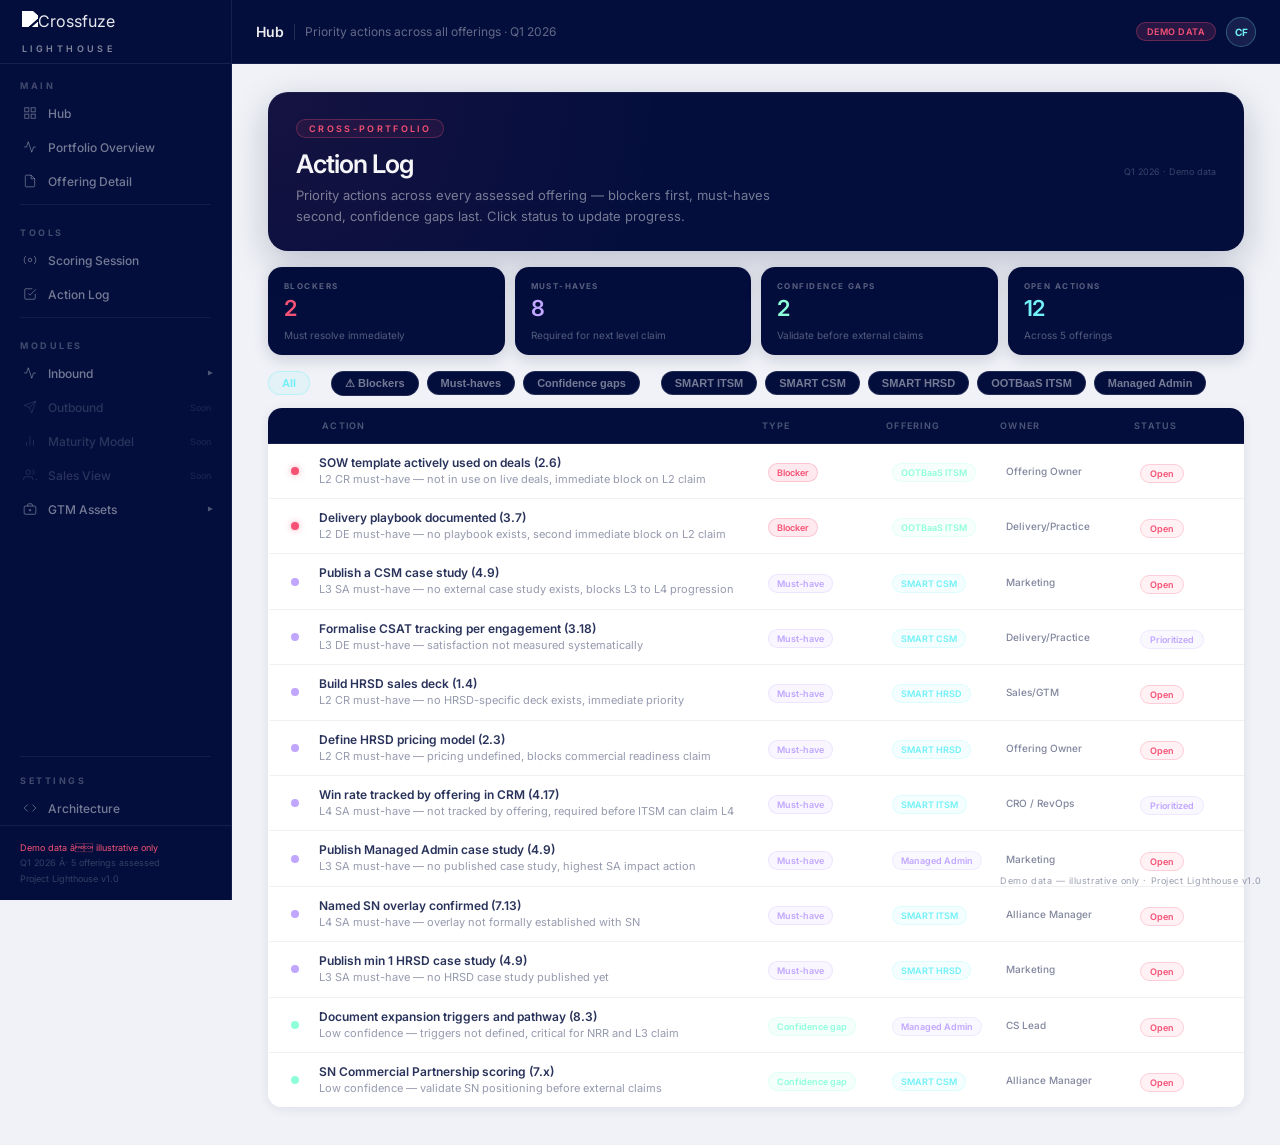
==== commit 97346aad: "Update action.html" ====
--- a/action.html
+++ b/action.html
@@ -9,7 +9,7 @@
 <style>
 :root {
   --navy:    #040E3D;
-  --navy-2:  #071530;
+  --navy-2:  #040E3D;
   --teal:    #71F1F7;
   --green:   #8FFFDB;
   --red:     #F65275;
@@ -184,14 +184,15 @@
 .filter-btn.f-green.active{background:rgba(143,255,219,0.10);border-color:rgba(143,255,219,0.28);color:var(--green);}
 .filter-sep{width:1px;height:18px;background:rgba(255,255,255,0.08);margin:0 2px;}
 /* ACTION ROWS */
-.action-row{display:grid;grid-template-columns:20px 1fr 110px 100px 120px 90px;align-items:center;gap:14px;padding:11px 12px;border-bottom:1px solid rgba(255,255,255,0.06);}
+.action-row:hover{background:#F2F2F4;border-left-color:#2CB0CD;}
+.action-row{display:grid;grid-template-columns:20px 1fr 110px 100px 120px 90px;align-items:center;gap:14px;padding:11px 14px;background:white;border-bottom:1px solid rgba(4,14,61,0.06);border-left:3px solid transparent;transition:all 0.12s;}
 .action-row:last-child{border-bottom:none;}
 .p-dot{width:8px;height:8px;border-radius:50%;margin:0 auto;}
 .p-blocked{background:var(--red);box-shadow:0 0 6px rgba(246,82,117,0.50);}
 .p-must{background:var(--lav);}
 .p-gap{background:var(--green);}
-.a-title{font-size:12px;font-weight:600;color:rgba(255,255,255,0.90);margin-bottom:2px;}
-.a-desc{font-size:11px;color:rgba(255,255,255,0.38);line-height:1.4;}
+.a-title{font-size:12px;font-weight:600;color:rgba(4,14,61,0.85);margin-bottom:2px;}
+.a-desc{font-size:11px;color:rgba(4,14,61,0.42);line-height:1.4;}
 .a-tag{font-size:9px;font-weight:600;padding:3px 8px;border-radius:999px;white-space:nowrap;display:inline-block;}
 .tag-blocked{background:rgba(246,82,117,0.12);color:var(--red);border:1px solid rgba(246,82,117,0.24);}
 .tag-must{background:rgba(192,166,255,0.10);color:var(--lav);border:1px solid rgba(192,166,255,0.22);}
@@ -200,7 +201,7 @@
 .ob-smart{background:rgba(113,241,247,0.08);color:var(--teal);border:1px solid rgba(113,241,247,0.18);}
 .ob-ootb{background:rgba(143,255,219,0.08);color:var(--green);border:1px solid rgba(143,255,219,0.18);}
 .ob-managed{background:rgba(192,166,255,0.08);color:var(--lav);border:1px solid rgba(192,166,255,0.18);}
-.a-owner{font-size:10px;color:rgba(255,255,255,0.40);font-weight:500;}
+.a-owner{font-size:10px;color:rgba(4,14,61,0.50);font-weight:500;}
 .a-status{font-size:9px;font-weight:600;padding:3px 9px;border-radius:999px;cursor:pointer;border:1px solid rgba(255,255,255,0.12);color:rgba(255,255,255,0.40);background:rgba(255,255,255,0.04);white-space:nowrap;}
 .a-status.open{color:var(--red);background:rgba(246,82,117,0.08);border-color:rgba(246,82,117,0.22);}
 .a-status.in-progress{color:var(--lav);background:rgba(192,166,255,0.08);border-color:rgba(192,166,255,0.20);}
@@ -214,12 +215,12 @@
 .owner-count{font-size:9px;font-weight:600;padding:2px 7px;border-radius:999px;background:rgba(255,255,255,0.07);color:rgba(255,255,255,0.40);}
 .owner-chev{margin-left:auto;font-size:10px;color:rgba(255,255,255,0.28);transition:transform 0.2s;}
 .owner-chev.open{transform:rotate(180deg);}
-.rm-row{display:grid;grid-template-columns:20px 1fr 90px 120px 160px 80px;align-items:center;gap:10px;padding:9px 20px;border-bottom:1px solid rgba(255,255,255,0.04);}
-.rm-row:last-child{border-bottom:none;}
-.rm-row:nth-child(even){background:rgba(255,255,255,0.015);}
+.rm-row{display:grid;grid-template-columns:20px 1fr 90px 120px 160px 80px;align-items:center;gap:10px;padding:9px 16px;background:white;border-bottom:1px solid rgba(4,14,61,0.06);border-left:3px solid transparent;transition:all 0.12s;cursor:pointer;}
+.rm-row:last-child{border-bottom:none;border-radius:0 0 14px 14px;}
+.rm-row:hover{background:#F2F2F4;border-left-color:rgba(4,14,61,0.18);}
 .rm-star{color:#FFD700;font-size:11px;text-align:center;}
 .rm-dot{width:7px;height:7px;border-radius:50%;}
-.rm-title{font-size:12px;font-weight:600;color:rgba(255,255,255,0.88);}
+.rm-title{font-size:12px;font-weight:600;color:rgba(4,14,61,0.85);}
 .rm-ref{font-size:10px;color:rgba(255,255,255,0.30);margin-top:1px;font-family:monospace;}
 .rm-impact{font-size:9px;font-weight:600;padding:2px 7px;border-radius:999px;white-space:nowrap;display:inline-block;}
 .impact-blocker{background:rgba(246,82,117,0.12);color:var(--red);border:1px solid rgba(246,82,117,0.22);}
@@ -231,68 +232,6 @@
 .rm-status.in-progress{color:var(--lav);background:rgba(192,166,255,0.08);border-color:rgba(192,166,255,0.18);}
 .rm-status.done{color:var(--green);background:rgba(143,255,219,0.08);border-color:rgba(143,255,219,0.18);}
 
-/* BACKLOG CARDS */
-.backlog-card{border-radius:16px;background:var(--navy);box-shadow:0 6px 20px rgba(4,14,61,0.14);margin-bottom:10px;overflow:hidden;border:1px solid rgba(255,255,255,0.08);}
-.backlog-card.is-blocked{border-color:rgba(246,82,117,0.32);}
-.backlog-card.is-unlock{border-color:rgba(192,166,255,0.22);}
-.backlog-card.is-lift{border-color:rgba(113,241,247,0.16);}
-.backlog-card.is-deprior{border-color:rgba(255,255,255,0.05);opacity:0.70;}
-.bc-header{display:flex;align-items:flex-start;gap:14px;padding:16px 20px 12px;}
-.bc-priority{flex-shrink:0;padding-top:2px;}
-.bc-p-badge{font-size:9px;font-weight:700;padding:3px 9px;border-radius:999px;white-space:nowrap;}
-.bc-p-blocked{background:rgba(246,82,117,0.14);color:var(--red);border:1px solid rgba(246,82,117,0.28);}
-.bc-p-unlock{background:rgba(192,166,255,0.10);color:var(--lav);border:1px solid rgba(192,166,255,0.22);}
-.bc-p-lift{background:rgba(113,241,247,0.08);color:var(--teal);border:1px solid rgba(113,241,247,0.18);}
-.bc-p-deprior{background:rgba(255,255,255,0.05);color:rgba(255,255,255,0.35);border:1px solid rgba(255,255,255,0.10);}
-.bc-main{flex:1;}
-.bc-title{font-size:14px;font-weight:600;color:rgba(255,255,255,0.92);margin-bottom:3px;}
-.bc-meta{font-size:11px;color:rgba(255,255,255,0.35);}
-.bc-impact{margin-left:auto;flex-shrink:0;text-align:right;}
-.bc-impact-text{font-size:10px;font-weight:600;color:rgba(255,255,255,0.75);margin-bottom:4px;}
-.bc-asset-status{font-size:10px;font-weight:600;padding:3px 10px;border-radius:999px;display:inline-block;}
-.bcs-available{background:rgba(143,255,219,0.10);color:var(--green);border:1px solid rgba(143,255,219,0.20);}
-.bcs-prioritized{background:rgba(192,166,255,0.10);color:var(--lav);border:1px solid rgba(192,166,255,0.20);}
-.bcs-unavailable{background:rgba(246,82,117,0.10);color:var(--red);border:1px solid rgba(246,82,117,0.18);}
-.bc-body{padding:0 20px 14px;}
-.bc-row{display:grid;grid-template-columns:90px 1fr 120px;gap:10px;align-items:center;padding:7px 0;border-top:1px solid rgba(255,255,255,0.06);}
-.bc-row-label{font-size:9px;font-weight:700;text-transform:uppercase;letter-spacing:0.14em;color:rgba(255,255,255,0.28);}
-.bc-row-value{font-size:11px;color:rgba(255,255,255,0.70);line-height:1.5;}
-.bc-row-value em{color:rgba(255,255,255,0.40);font-style:normal;}
-.bc-row-status{display:flex;justify-content:flex-end;}
-.bc-status-pill{font-size:9px;font-weight:600;padding:3px 9px;border-radius:999px;white-space:nowrap;}
-.bsp-available{background:rgba(143,255,219,0.10);color:var(--green);border:1px solid rgba(143,255,219,0.20);}
-.bsp-prioritized{background:rgba(192,166,255,0.10);color:var(--lav);border:1px solid rgba(192,166,255,0.20);}
-.bsp-unavailable{background:rgba(246,82,117,0.10);color:var(--red);border:1px solid rgba(246,82,117,0.18);}
-.bc-deprior-reason{font-size:11px;color:rgba(255,255,255,0.35);padding:8px 0 0;font-style:italic;}
-
-/* TIMELINE STRIP */
-.tl-quarter{display:flex;flex-direction:column;align-items:center;gap:4px;cursor:pointer;padding:0 8px;transition:opacity 0.15s;}
-.tl-quarter:hover .tl-label{color:rgba(255,255,255,0.80);}
-.tl-dot{width:12px;height:12px;border-radius:50%;background:rgba(255,255,255,0.15);border:2px solid rgba(255,255,255,0.20);transition:all 0.2s;margin-bottom:2px;}
-.tl-dot.active{background:var(--teal);border-color:var(--teal);box-shadow:0 0 10px rgba(113,241,247,0.40);}
-.tl-label{font-size:11px;font-weight:700;color:rgba(255,255,255,0.40);transition:color 0.15s;}
-.tl-label.active{color:var(--teal);}
-.tl-sublabel{font-size:9px;color:rgba(255,255,255,0.25);font-weight:500;}
-.tl-count{font-size:9px;font-weight:700;padding:1px 7px;border-radius:999px;background:rgba(255,255,255,0.07);color:rgba(255,255,255,0.35);margin-top:2px;}
-
-/* QUARTER SECTION HEADERS */
-.quarter-section{margin-bottom:6px;}
-.quarter-header{display:flex;align-items:center;gap:12px;padding:14px 0 8px;border-bottom:2px solid rgba(255,255,255,0.08);margin-bottom:10px;}
-.qh-marker{width:10px;height:10px;border-radius:50%;flex-shrink:0;}
-.qh-q1{background:var(--red);box-shadow:0 0 8px rgba(246,82,117,0.40);}
-.qh-q2{background:var(--lav);box-shadow:0 0 8px rgba(192,166,255,0.30);}
-.qh-q3{background:var(--teal);box-shadow:0 0 8px rgba(113,241,247,0.30);}
-.qh-q4{background:var(--green);box-shadow:0 0 8px rgba(143,255,219,0.30);}
-.qh-title{font-size:13px;font-weight:700;color:rgba(255,255,255,0.85);}
-.qh-subtitle{font-size:11px;color:rgba(255,255,255,0.35);}
-.qh-count{margin-left:auto;font-size:9px;font-weight:700;padding:2px 8px;border-radius:999px;background:rgba(255,255,255,0.07);color:rgba(255,255,255,0.40);}
-
-/* READY/WAITING INDICATOR */
-.bc-readiness{display:flex;align-items:center;gap:6px;padding:6px 12px;border-radius:8px;margin:0 20px 12px;font-size:10px;font-weight:600;}
-.bc-ready{background:rgba(143,255,219,0.08);border:1px solid rgba(143,255,219,0.18);color:var(--green);}
-.bc-waiting{background:rgba(246,82,117,0.06);border:1px solid rgba(246,82,117,0.16);color:rgba(246,82,117,0.80);}
-.bc-readiness-dot{width:6px;height:6px;border-radius:50%;flex-shrink:0;}
-
 /* NAV GROUP TOGGLE — matches nav-item padding exactly */
 .nav-group-toggle{display:flex;align-items:center;gap:10px;padding:9px 20px;cursor:pointer;border-left:2px solid transparent;color:rgba(255,255,255,0.45);font-size:12px;font-weight:500;user-select:none;transition:all 0.15s;}
 .nav-group-toggle:hover{background:rgba(255,255,255,0.04);color:rgba(255,255,255,0.80);border-left-color:rgba(113,241,247,0.25);}
@@ -302,6 +241,38 @@
 .nav-group-toggle.active .nav-icon svg{stroke:var(--teal);}
 .nav-chevron{margin-left:auto;font-size:10px;color:rgba(255,255,255,0.30);transition:transform 0.2s;}
 .nav-chevron.closed{transform:rotate(-90deg);}
+
+
+.tbl-card{border-radius:14px;overflow:hidden;box-shadow:0 2px 12px rgba(4,14,61,0.08);margin-bottom:10px;background:white;}
+.tbl-head{display:grid;align-items:center;padding:10px 16px;background:var(--navy);gap:0;}
+.tbl-hcell{font-size:9px;font-weight:600;letter-spacing:0.14em;text-transform:uppercase;color:rgba(255,255,255,0.30);}
+.tbl-row{display:grid;align-items:center;padding:0 16px;background:white;border-bottom:1px solid rgba(4,14,61,0.06);cursor:pointer;transition:all 0.12s;border-left:3px solid transparent;}
+.tbl-row:last-child{border-bottom:none;}
+.tbl-row:hover{background:#F2F2F4;border-left-color:rgba(4,14,61,0.18);}
+.tbl-row.selected{background:#F2F2F4;border-left-color:var(--navy);}
+.tbl-cell{font-size:12px;color:rgba(4,14,61,0.75);padding:12px 0;line-height:1.4;}
+.tbl-cell.bold{font-weight:600;color:rgba(4,14,61,0.88);}
+.tbl-cell.dim{color:rgba(4,14,61,0.40);font-size:11px;}
+.tbl-cell.mono{font-family:monospace;font-size:10px;color:rgba(4,14,61,0.55);}
+.tbl-section{font-size:9px;font-weight:700;letter-spacing:0.22em;text-transform:uppercase;color:rgba(4,14,61,0.40);padding:14px 0 8px;}
+
+/* ── SHARED TABLE STYLE ─────────────────────────────
+   Brand palette: Navy #040E3D · Teal #71F1F7
+   Green #8FFFDB · Red #F65275 · Purple #6400EC
+   Lavender #C0A6FF · Util #2CB0CD · Grey #F2F2F4
+───────────────────────────────────────────────── */
+.tbl-card{border-radius:14px;overflow:hidden;box-shadow:0 2px 12px rgba(4,14,61,0.08);margin-bottom:10px;background:white;}
+.tbl-head{display:grid;align-items:center;padding:10px 16px;background:#040E3D;gap:0;}
+.tbl-hcell{font-size:9px;font-weight:600;letter-spacing:0.14em;text-transform:uppercase;color:rgba(255,255,255,0.30);}
+.tbl-row{display:grid;align-items:center;padding:0 16px;background:white;border-bottom:1px solid rgba(4,14,61,0.06);cursor:pointer;transition:all 0.12s;border-left:3px solid transparent;}
+.tbl-row:last-child{border-bottom:none;}
+.tbl-row:hover{background:#F2F2F4;border-left-color:rgba(4,14,61,0.20);}
+.tbl-row.selected{background:#F2F2F4;border-left-color:#040E3D;}
+.tbl-cell{font-size:12px;color:rgba(4,14,61,0.75);padding:12px 0;line-height:1.4;}
+.tbl-cell.bold{font-weight:600;color:rgba(4,14,61,0.88);}
+.tbl-cell.dim{color:rgba(4,14,61,0.40);font-size:11px;}
+.tbl-cell.mono{font-family:monospace;font-size:10px;color:rgba(4,14,61,0.55);}
+.tbl-section{font-size:9px;font-weight:700;letter-spacing:0.22em;text-transform:uppercase;color:rgba(4,14,61,0.40);padding:14px 0 8px;}
 </style>
 </head>
 <body>
@@ -452,104 +423,19 @@
     <button class="filter-btn" onclick="applyFilter('managed-admin',this)">Managed Admin</button>
   </div>
 
-  <div class="card" style="padding:0;overflow:hidden;">
-    <div style="display:grid;grid-template-columns:20px 1fr 110px 100px 120px 90px;gap:14px;padding:12px 20px;border-bottom:1px solid rgba(255,255,255,0.08);background:rgba(255,255,255,0.025);">
+  <div class="tbl-card"><div style="display:grid;grid-template-columns:20px 1fr 110px 100px 120px 90px;gap:14px;padding:12px 20px;border-bottom:1px solid rgba(255,255,255,0.08);background:var(--navy);">
       <div></div>
-      <div style="font-size:9px;font-weight:600;letter-spacing:0.14em;text-transform:uppercase;color:rgba(255,255,255,0.22);">Action</div>
-      <div style="font-size:9px;font-weight:600;letter-spacing:0.14em;text-transform:uppercase;color:rgba(255,255,255,0.22);">Type</div>
-      <div style="font-size:9px;font-weight:600;letter-spacing:0.14em;text-transform:uppercase;color:rgba(255,255,255,0.22);">Offering</div>
-      <div style="font-size:9px;font-weight:600;letter-spacing:0.14em;text-transform:uppercase;color:rgba(255,255,255,0.22);">Owner</div>
-      <div style="font-size:9px;font-weight:600;letter-spacing:0.14em;text-transform:uppercase;color:rgba(255,255,255,0.22);">Status</div>
+      <div style="font-size:9px;font-weight:600;letter-spacing:0.14em;text-transform:uppercase;color:rgba(255,255,255,0.30);">Action</div>
+      <div style="font-size:9px;font-weight:600;letter-spacing:0.14em;text-transform:uppercase;color:rgba(255,255,255,0.30);">Type</div>
+      <div style="font-size:9px;font-weight:600;letter-spacing:0.14em;text-transform:uppercase;color:rgba(255,255,255,0.30);">Offering</div>
+      <div style="font-size:9px;font-weight:600;letter-spacing:0.14em;text-transform:uppercase;color:rgba(255,255,255,0.30);">Owner</div>
+      <div style="font-size:9px;font-weight:600;letter-spacing:0.14em;text-transform:uppercase;color:rgba(255,255,255,0.30);">Status</div>
     </div>
-    <div id="action-list" style="padding:0 8px;"></div>
+    <div id="action-list" style="background:white;border-radius:0 0 14px 14px;"</div>
   </div>
 
 </div><!-- end section-log -->
 
-<!-- ══════════ ROADMAP SECTION ══════════ -->
-<div id="section-roadmap" style="display:none;">
-
-  <!-- Hero -->
-  <div class="hero-card hero-teal" style="margin-bottom:16px;border:1px solid rgba(113,241,247,0.16);">
-    <div style="position:relative;z-index:1;display:flex;align-items:center;justify-content:space-between;gap:24px;">
-      <div>
-        <h1 style="font-size:1.6rem;font-weight:600;letter-spacing:-0.04em;color:rgba(255,255,255,0.96);margin-bottom:6px;">Asset Roadmap</h1>
-        <p style="font-size:13px;color:rgba(255,255,255,0.45);max-width:560px;line-height:1.6;">Prioritised production backlog — sequenced by strategic importance across quarters. Each asset shows what resource exists, what input is needed and who provides it.</p>
-      </div>
-      <div style="font-size:9px;color:rgba(255,255,255,0.22);text-align:right;flex-shrink:0;">Q1–Q4 2026 · Demo data</div>
-    </div>
-  </div>
-
-  <!-- Timeline strip -->
-  <div style="position:relative;margin-bottom:20px;">
-    <!-- Track line -->
-    <div style="position:absolute;top:22px;left:0;right:0;height:2px;background:rgba(255,255,255,0.08);border-radius:999px;"></div>
-    <!-- Quarter nodes -->
-    <div style="display:grid;grid-template-columns:repeat(4,1fr);gap:0;position:relative;z-index:1;">
-      <div class="tl-quarter active" id="tl-q1" onclick="scrollToQuarter('Q1 2026')">
-        <div class="tl-dot active"></div>
-        <div class="tl-label active">Q1 2026</div>
-        <div class="tl-sublabel">Fix blockers</div>
-        <div class="tl-count" id="tl-count-q1"></div>
-      </div>
-      <div class="tl-quarter" id="tl-q2" onclick="scrollToQuarter('Q2 2026')">
-        <div class="tl-dot"></div>
-        <div class="tl-label">Q2 2026</div>
-        <div class="tl-sublabel">Defend levels</div>
-        <div class="tl-count" id="tl-count-q2"></div>
-      </div>
-      <div class="tl-quarter" id="tl-q3" onclick="scrollToQuarter('Q3 2026')">
-        <div class="tl-dot"></div>
-        <div class="tl-label">Q3 2026</div>
-        <div class="tl-sublabel">Progress claims</div>
-        <div class="tl-count" id="tl-count-q3"></div>
-      </div>
-      <div class="tl-quarter" id="tl-q4" onclick="scrollToQuarter('Q4 2026')">
-        <div class="tl-dot"></div>
-        <div class="tl-label">Q4 2026</div>
-        <div class="tl-sublabel">Lift scores</div>
-        <div class="tl-count" id="tl-count-q4"></div>
-      </div>
-    </div>
-  </div>
-
-  <!-- Status legend -->
-  <div style="display:flex;align-items:center;gap:16px;margin-bottom:12px;padding:9px 14px;border-radius:10px;background:rgba(4,14,61,0.05);border:1px solid rgba(4,14,61,0.10);">
-    <div style="font-size:10px;font-weight:600;color:rgba(4,14,61,0.55);">Status:</div>
-    <div style="display:flex;align-items:center;gap:5px;font-size:10px;font-weight:500;color:rgba(4,14,61,0.60);"><span style="width:8px;height:8px;border-radius:2px;background:#8FFFDB;display:inline-block;"></span>Available</div>
-    <div style="display:flex;align-items:center;gap:5px;font-size:10px;font-weight:500;color:rgba(4,14,61,0.60);"><span style="width:8px;height:8px;border-radius:2px;background:#C0A6FF;display:inline-block;"></span>Prioritized</div>
-    <div style="display:flex;align-items:center;gap:5px;font-size:10px;font-weight:500;color:rgba(4,14,61,0.60);"><span style="width:8px;height:8px;border-radius:2px;background:#F65275;display:inline-block;"></span>Unavailable</div>
-    <div style="width:1px;height:14px;background:rgba(4,14,61,0.12);margin:0 4px;"></div>
-    <div style="font-size:10px;font-weight:600;color:rgba(4,14,61,0.55);">★ = must-have milestone · hard-blocks level progression</div>
-  </div>
-
-  <!-- Role filter -->
-  <div class="filter-row" id="roadmap-filters">
-    <button class="filter-btn active" onclick="applyRmFilter('all',this)">All roles</button>
-    <div class="filter-sep"></div>
-    <button class="filter-btn" onclick="applyRmFilter('Marketing',this)">Marketing</button>
-    <button class="filter-btn" onclick="applyRmFilter('Sales/GTM',this)">Sales / GTM</button>
-    <button class="filter-btn" onclick="applyRmFilter('Commercial',this)">Commercial</button>
-    <button class="filter-btn" onclick="applyRmFilter('Delivery/Practice',this)">Delivery / Practice</button>
-    <button class="filter-btn" onclick="applyRmFilter('Alliance',this)">Alliance</button>
-    <button class="filter-btn" onclick="applyRmFilter('CS',this)">CS</button>
-    <button class="filter-btn" onclick="applyRmFilter('Offering Owner',this)">Offering Owner</button>
-  </div>
-
-  <!-- Quarter sections rendered by JS -->
-  <div id="roadmap-quarters"></div>
-
-  <!-- Deprioritised -->
-  <div style="margin-top:8px;">
-    <div style="display:flex;align-items:center;gap:10px;padding:10px 0;cursor:pointer;" onclick="toggleDeprior()">
-      <div style="font-size:9px;font-weight:700;letter-spacing:0.24em;text-transform:uppercase;color:rgba(4,14,61,0.45);">Deprioritised — Q4 2026 if inputs arrive</div>
-      <span id="deprior-count" style="font-size:9px;font-weight:700;padding:1px 7px;border-radius:999px;background:rgba(4,14,61,0.08);color:rgba(4,14,61,0.45);border:1px solid rgba(4,14,61,0.12);"></span>
-      <span id="deprior-chev" style="font-size:10px;color:rgba(4,14,61,0.35);margin-left:4px;transition:transform 0.2s;">▾</span>
-    </div>
-    <div id="backlog-deprior" style="display:none;"></div>
-  </div>
-
-</div><!-- end section-roadmap -->
 
 </div>
 </main>
@@ -671,360 +557,12 @@
   document.getElementById('kpi-must').textContent    = must;
   document.getElementById('kpi-gap').textContent     = gap;
   document.getElementById('kpi-open').textContent    = open;
-  document.getElementById('open-count-badge').textContent = open;
+  var ocb = document.getElementById('open-count-badge'); if(ocb) ocb.textContent = open;
 }
 
 /* ═══════════════════════════════════════════════
    ROADMAP DATA
 ═══════════════════════════════════════════════ */
-/* ═══════════════════════════════════════════════
-   ASSET ROADMAP BACKLOG DATA
-   Priority: P1=blocked offering, P2=current level must-have,
-             P3=next level unlock, P4=dimension lift, P5=deprioritised
-   status: 'available'|'prioritized'|'unavailable'
-   resource = what Marketing has to build with
-   input = what dependency owner must provide
-   All text from framework evidence standards — no invented copy
-═══════════════════════════════════════════════ */
-var BACKLOG = [
-
-  /* ── P1: BLOCKED OFFERING — OOTBaaS ── */
-  {
-    id:'bl-1', quarter:'Q1 2026', priority:'P1', priorityLabel:'P1 · Unblocks offering',
-    priorityCls:'bc-p-blocked', cardCls:'is-blocked',
-    title:'OOTBaaS ITSM — Sales Deck',
-    offering:'OOTBaaS ITSM', category:'Sales Readiness',
-    milestone:'1.4★', impact:'Blocks L2 claim',
-    role:'Sales/GTM',
-    resource:{label:'Sales deck template', status:'available'},
-    input:{label:'Offering scope, fixed price point and 6-week delivery statement finalised in shared library (1.4★)', owner:'Offering Owner', status:'unavailable'},
-    assetStatus:'unavailable',
-    deprioritisedReason:''
-  },
-  {
-    id:'bl-2', quarter:'Q1 2026', priority:'P1', priorityLabel:'P1 · Unblocks offering',
-    priorityCls:'bc-p-blocked', cardCls:'is-blocked',
-    title:'OOTBaaS ITSM — One Pager',
-    offering:'OOTBaaS ITSM', category:'Sales Readiness',
-    milestone:'1.1', impact:'Blocks L2 claim',
-    role:'Marketing',
-    resource:{label:'One pager template', status:'available'},
-    input:{label:'Approved SOW template in active use on live deals (2.6★)', owner:'Offering Owner', status:'unavailable'},
-    assetStatus:'unavailable',
-    deprioritisedReason:''
-  },
-
-  /* ── P2: CURRENT LEVEL MUST-HAVES ── */
-  {
-    id:'bl-3', quarter:'Q2 2026', priority:'P2', priorityLabel:'P2 · Must-have',
-    priorityCls:'bc-p-blocked', cardCls:'is-blocked',
-    title:'SMART CSM — Case Study',
-    offering:'SMART CSM', category:'Reference & Proof',
-    milestone:'4.9★', impact:'Blocks L3 → L4 claim',
-    role:'Marketing',
-    resource:{label:'Case study template', status:'unavailable'},
-    input:{label:'Named client confirmed willing to be referenced, with approved delivery outcome summary (4.9★)', owner:'Practice Lead', status:'unavailable'},
-    assetStatus:'unavailable',
-    deprioritisedReason:''
-  },
-  {
-    id:'bl-4', quarter:'Q2 2026', priority:'P2', priorityLabel:'P2 · Must-have',
-    priorityCls:'bc-p-blocked', cardCls:'is-blocked',
-    title:'SMART HRSD — Sales Deck',
-    offering:'SMART HRSD', category:'Sales Readiness',
-    milestone:'1.4★', impact:'Blocks L2 claim',
-    role:'Sales/GTM',
-    resource:{label:'Sales deck template', status:'available'},
-    input:{label:'Offering scope, pricing and USPs approved and accessible to sales team (1.4★, 2.3★)', owner:'Offering Owner', status:'unavailable'},
-    assetStatus:'unavailable',
-    deprioritisedReason:''
-  },
-  {
-    id:'bl-5', quarter:'Q2 2026', priority:'P2', priorityLabel:'P2 · Must-have',
-    priorityCls:'bc-p-blocked', cardCls:'is-blocked',
-    title:'SMART HRSD — Case Study',
-    offering:'SMART HRSD', category:'Reference & Proof',
-    milestone:'4.9★', impact:'Blocks L3 claim',
-    role:'Marketing',
-    resource:{label:'Case study template', status:'unavailable'},
-    input:{label:'Named client confirmed willing to be referenced, with approved delivery outcome summary (4.9★)', owner:'Practice Lead', status:'unavailable'},
-    assetStatus:'unavailable',
-    deprioritisedReason:''
-  },
-  {
-    id:'bl-6', quarter:'Q2 2026', priority:'P2', priorityLabel:'P2 · Must-have',
-    priorityCls:'bc-p-blocked', cardCls:'is-blocked',
-    title:'Managed Admin — Case Study',
-    offering:'Managed Admin', category:'Reference & Proof',
-    milestone:'4.9★', impact:'Unlocks L3 claim',
-    role:'Marketing',
-    resource:{label:'Case study template', status:'unavailable'},
-    input:{label:'Named client confirmed willing to be referenced, with approved delivery outcome summary (4.9★)', owner:'Practice Lead', status:'unavailable'},
-    assetStatus:'unavailable',
-    deprioritisedReason:''
-  },
-
-  /* ── P3: NEXT LEVEL UNLOCKS ── */
-  {
-    id:'bl-7', quarter:'Q3 2026', priority:'P3', priorityLabel:'P3 · Next level',
-    priorityCls:'bc-p-unlock', cardCls:'is-unlock',
-    title:'SMART ITSM — Win Rate Report',
-    offering:'SMART ITSM', category:'Reference & Proof',
-    milestone:'4.17★', impact:'Unlocks L4 claim',
-    role:'Commercial',
-    resource:{label:'Report template', status:'unavailable'},
-    input:{label:'Win rate data tracked by offering in CRM — not spreadsheet (4.17★)', owner:'CRO / RevOps', status:'prioritized'},
-    assetStatus:'unavailable',
-    deprioritisedReason:''
-  },
-  {
-    id:'bl-8', quarter:'Q3 2026', priority:'P3', priorityLabel:'P3 · Next level',
-    priorityCls:'bc-p-unlock', cardCls:'is-unlock',
-    title:'SMART ITSM — Named SN Overlay Confirmation',
-    offering:'SMART ITSM', category:'Partner & SN Alignment',
-    milestone:'7.13★', impact:'Unlocks L4 claim',
-    role:'Alliance',
-    resource:{label:'Partner alignment document', status:'unavailable'},
-    input:{label:'Named SN overlay contact confirmed by SN in writing (7.13★)', owner:'Alliance Manager', status:'unavailable'},
-    assetStatus:'unavailable',
-    deprioritisedReason:''
-  },
-
-  /* ── P4: DIMENSION SCORE LIFTS ── */
-  {
-    id:'bl-9', quarter:'Q3 2026', priority:'P4', priorityLabel:'P4 · Score lift',
-    priorityCls:'bc-p-lift', cardCls:'is-lift',
-    title:'SMART ITSM — AEO Content Strategy',
-    offering:'SMART ITSM', category:'Demand & Marketing',
-    milestone:'6.6', impact:'Lifts Strategic Alignment score',
-    role:'Marketing',
-    resource:{label:'Content strategy template', status:'unavailable'},
-    input:{label:'AEO maturity score and gap analysis from Lighthouse AEO module (6.6)', owner:'Marketing', status:'available'},
-    assetStatus:'unavailable',
-    deprioritisedReason:''
-  },
-  {
-    id:'bl-10', quarter:'Q3 2026', priority:'P4', priorityLabel:'P4 · Score lift',
-    priorityCls:'bc-p-lift', cardCls:'is-lift',
-    title:'SMART HRSD — Thought Leadership',
-    offering:'SMART HRSD', category:'Demand & Marketing',
-    milestone:'6.1', impact:'Lifts Strategic Alignment score',
-    role:'Marketing',
-    resource:{label:'Content brief template', status:'unavailable'},
-    input:{label:'ICP definition with named target industries and firmographic criteria documented (5.2★)', owner:'GTM Lead', status:'unavailable'},
-    assetStatus:'unavailable',
-    deprioritisedReason:''
-  },
-
-  /* ── P5: DEPRIORITISED ── */
-  {
-    id:'bl-11', quarter:'Q4 2026', priority:'P5', priorityLabel:'Deprioritised',
-    priorityCls:'bc-p-deprior', cardCls:'is-deprior',
-    title:'SMART CSM — Pipeline by Source Report',
-    offering:'SMART CSM', category:'Demand & Marketing',
-    milestone:'6.14', impact:'Lifts Demand & Marketing score',
-    role:'Commercial',
-    resource:{label:'Report template', status:'unavailable'},
-    input:{label:'Pipeline tracked by source in CRM — not blended (6.14)', owner:'CRO / RevOps', status:'unavailable'},
-    assetStatus:'unavailable',
-    deprioritisedReason:'Input unavailable · offering at L3 · not a current blocker · park until P1-P3 complete'
-  },
-  {
-    id:'bl-12', quarter:'Q4 2026', priority:'P5', priorityLabel:'Deprioritised',
-    priorityCls:'bc-p-deprior', cardCls:'is-deprior',
-    title:'SMART ITSM — Cost-to-Serve Report',
-    offering:'SMART ITSM', category:'Commercial Readiness',
-    milestone:'2.16', impact:'Lifts Commercial Readiness score',
-    role:'Commercial',
-    resource:{label:'Finance report template', status:'unavailable'},
-    input:{label:'Cost-to-serve actuals tracked per engagement — not estimates (2.16)', owner:'Offering Owner', status:'unavailable'},
-    assetStatus:'unavailable',
-    deprioritisedReason:'Input unavailable · ITSM at L3 with moderate gap · park until blockers resolved'
-  },
-  {
-    id:'bl-13', quarter:'Q4 2026', priority:'P5', priorityLabel:'Deprioritised',
-    priorityCls:'bc-p-deprior', cardCls:'is-deprior',
-    title:'Managed Admin — NRR Monthly Report',
-    offering:'Managed Admin', category:'CS & Expansion',
-    milestone:'8.21★', impact:'Lifts CS & Expansion score',
-    role:'CS',
-    resource:{label:'NRR report template', status:'unavailable'},
-    input:{label:'NRR data in monthly report format for last 3 months minimum (8.21★)', owner:'CS Lead', status:'unavailable'},
-    assetStatus:'unavailable',
-    deprioritisedReason:'Input unavailable · park until expansion triggers documented first (8.3)'
-  }
-];
-
-var STATUS_CLS  = {available:'bcs-available',  prioritized:'bcs-prioritized',  unavailable:'bcs-unavailable'};
-var STATUS_PILL = {available:'bsp-available',   prioritized:'bsp-prioritized',  unavailable:'bsp-unavailable'};
-var STATUS_LBL  = {available:'Available',       prioritized:'Prioritized',      unavailable:'Unavailable'};
-var rmFilter    = 'all';
-var depriorOpen = false;
-
-function statusPill(s, cls) {
-  return '<span class="bc-status-pill ' + (cls === 'asset' ? STATUS_CLS[s] : STATUS_PILL[s]) + '">' + STATUS_LBL[s] + '</span>';
-}
-
-function renderBacklogCard(item) {
-  var isDeprior = item.priority === 'P5';
-  var html = '<div class="backlog-card ' + item.cardCls + '">';
-
-  // Header
-  html += '<div class="bc-header">';
-  html += '<div class="bc-priority"><span class="bc-p-badge ' + item.priorityCls + '">' + item.priorityLabel + '</span></div>';
-  html += '<div class="bc-main">';
-  html += '<div class="bc-title">' + item.title + '</div>';
-  html += '<div class="bc-meta">' + item.offering + ' · ' + item.category + ' · ' + item.milestone + '</div>';
-  html += '</div>';
-  html += '<div class="bc-impact">';
-  html += '<div class="bc-impact-text">' + item.impact + '</div>';
-  html += statusPill(item.assetStatus, 'asset');
-  html += '</div>';
-  html += '</div>';
-
-  // Ready/waiting indicator
-  if (!isDeprior) {
-    var isReady = item.input.status === 'available' || item.input.status === 'prioritized';
-    html += '<div class="bc-readiness ' + (isReady ? 'bc-ready' : 'bc-waiting') + '">';
-    html += '<div class="bc-readiness-dot" style="background:' + (isReady ? '#8FFFDB' : '#F65275') + ';"></div>';
-    html += isReady ? 'Ready to start — input available' : 'Waiting on input — see below';
-    html += '</div>';
-  }
-
-  // Body
-  html += '<div class="bc-body">';
-
-  if (isDeprior) {
-    html += '<div class="bc-deprior-reason">' + item.deprioritisedReason + '</div>';
-  } else {
-    // Resource row
-    html += '<div class="bc-row">';
-    html += '<div class="bc-row-label">Resource</div>';
-    html += '<div class="bc-row-value">' + item.resource.label + '</div>';
-    html += '<div class="bc-row-status">' + statusPill(item.resource.status, 'pill') + '</div>';
-    html += '</div>';
-
-    // Input row
-    html += '<div class="bc-row">';
-    html += '<div class="bc-row-label">Input needed</div>';
-    html += '<div class="bc-row-value">' + item.input.label + ' <em>— ' + item.input.owner + '</em></div>';
-    html += '<div class="bc-row-status">' + statusPill(item.input.status, 'pill') + '</div>';
-    html += '</div>';
-  }
-
-  html += '</div></div>';
-  return html;
-}
-
-function renderRoadmap() {
-  var quarters = ['Q1 2026','Q2 2026','Q3 2026','Q4 2026'];
-  var qTitles  = {'Q1 2026':'Q1 2026 — Fix blockers','Q2 2026':'Q2 2026 — Defend levels','Q3 2026':'Q3 2026 — Progress claims','Q4 2026':'Q4 2026 — Lift scores'};
-  var qSubs    = {'Q1 2026':'Unblock blocked offerings immediately','Q2 2026':'Make current claimed levels externally defensible','Q3 2026':'Build toward next level · unlock progression','Q4 2026':'Lift Authority dimension scores'};
-  var qMarker  = {'Q1 2026':'qh-q1','Q2 2026':'qh-q2','Q3 2026':'qh-q3','Q4 2026':'qh-q4'};
-
-  var active = BACKLOG.filter(function(r) {
-    if (r.priority === 'P5') return false;
-    if (rmFilter === 'all') return true;
-    return r.role === rmFilter;
-  });
-  var deprior = BACKLOG.filter(function(r) {
-    if (r.priority !== 'P5') return false;
-    if (rmFilter === 'all') return true;
-    return r.role === rmFilter;
-  });
-
-  // Update timeline counts
-  quarters.forEach(function(q) {
-    var key = q.replace(' ','').replace(' ','').toLowerCase().replace('2026','');
-    var countEl = document.getElementById('tl-count-' + q.replace(' 2026','').toLowerCase());
-    if (countEl) {
-      var n = active.filter(function(r) { return r.quarter === q; }).length;
-      countEl.textContent = n > 0 ? n + ' item' + (n !== 1 ? 's' : '') : '';
-    }
-  });
-
-  // Build quarter sections
-  var html = '';
-  quarters.forEach(function(q) {
-    var items = active.filter(function(r) { return r.quarter === q; });
-    if (!items.length) return;
-    html += '<div class="quarter-section" id="qs-' + q.replace(' ','').replace(' ','') + '">';
-    html += '<div class="quarter-header">';
-    html += '<div class="qh-marker ' + qMarker[q] + '"></div>';
-    html += '<div><div class="qh-title">' + qTitles[q] + '</div>';
-    html += '<div class="qh-subtitle">' + qSubs[q] + '</div></div>';
-    html += '<div class="qh-count">' + items.length + ' asset' + (items.length !== 1 ? 's' : '') + '</div>';
-    html += '</div>';
-    html += items.map(renderBacklogCard).join('');
-    html += '</div>';
-  });
-
-  if (!html) html = '<div style="padding:32px;text-align:center;color:rgba(255,255,255,0.30);font-size:13px;">No items for this role</div>';
-
-  document.getElementById('roadmap-quarters').innerHTML = html;
-
-  // Deprior
-  var dHtml = deprior.length
-    ? deprior.map(renderBacklogCard).join('')
-    : '<div style="padding:20px;text-align:center;color:rgba(255,255,255,0.25);font-size:12px;">No deprioritised items for this role</div>';
-  document.getElementById('backlog-deprior').innerHTML = dHtml;
-  document.getElementById('deprior-count').textContent = deprior.length + ' item' + (deprior.length !== 1 ? 's' : '');
-}
-
-function scrollToQuarter(q) {
-  var id = 'qs-' + q.replace(' ','').replace(' ','');
-  var el = document.getElementById(id);
-  if (el) el.scrollIntoView({behavior:'smooth', block:'start'});
-  // Update active timeline dot
-  ['Q1 2026','Q2 2026','Q3 2026','Q4 2026'].forEach(function(qq) {
-    var dot   = document.querySelector('#tl-' + qq.replace(' 2026','').toLowerCase() + ' .tl-dot');
-    var label = document.querySelector('#tl-' + qq.replace(' 2026','').toLowerCase() + ' .tl-label');
-    if (dot)   dot.classList.toggle('active', qq === q);
-    if (label) label.classList.toggle('active', qq === q);
-  });
-}
-
-function toggleDeprior() {
-  depriorOpen = !depriorOpen;
-  document.getElementById('backlog-deprior').style.display = depriorOpen ? 'block' : 'none';
-  document.getElementById('deprior-chev').style.transform  = depriorOpen ? 'rotate(180deg)' : 'rotate(0deg)';
-}
-
-function applyRmFilter(filter, btn) {
-  rmFilter = filter;
-  var btns = document.querySelectorAll('#roadmap-filters .filter-btn');
-  for (var i = 0; i < btns.length; i++) btns[i].classList.remove('active');
-  btn.classList.add('active');
-  renderRoadmap();
-}
-
-/* ═══════════════════════════════════════════════
-   SECTION SWITCHING
-═══════════════════════════════════════════════ */
-function showSection(name) {
-  var logEl  = document.getElementById('section-log');
-  var rmEl   = document.getElementById('section-roadmap');
-  var subLog = document.getElementById('sub-log-actions');
-  var subRm  = document.getElementById('sub-roadmap-assets');
-  if (name === 'log') {
-    logEl.style.display  = 'block';
-    rmEl.style.display   = 'none';
-    subLog.className = 'nav-sub-item active';
-    subRm.className  = 'nav-sub-item';
-    document.getElementById('topbar-page-title').textContent = 'Action Log';
-    document.getElementById('topbar-page-sub').textContent   = 'Priority actions across all offerings · Q1 2026';
-  } else {
-    logEl.style.display  = 'none';
-    rmEl.style.display   = 'block';
-    subLog.className = 'nav-sub-item';
-    subRm.className  = 'nav-sub-item active';
-    document.getElementById('topbar-page-title').textContent = 'Asset Roadmap';
-    document.getElementById('topbar-page-sub').textContent   = 'Assets and milestones by role · Q1 2026';
-    renderRoadmap();
-  }
-  window.scrollTo(0, 0);
-}
-
 function toggleNavGroup(group) {
   var sub    = document.getElementById('nav-sub-' + group);
   var chev   = document.getElementById('nav-chevron-' + group);
